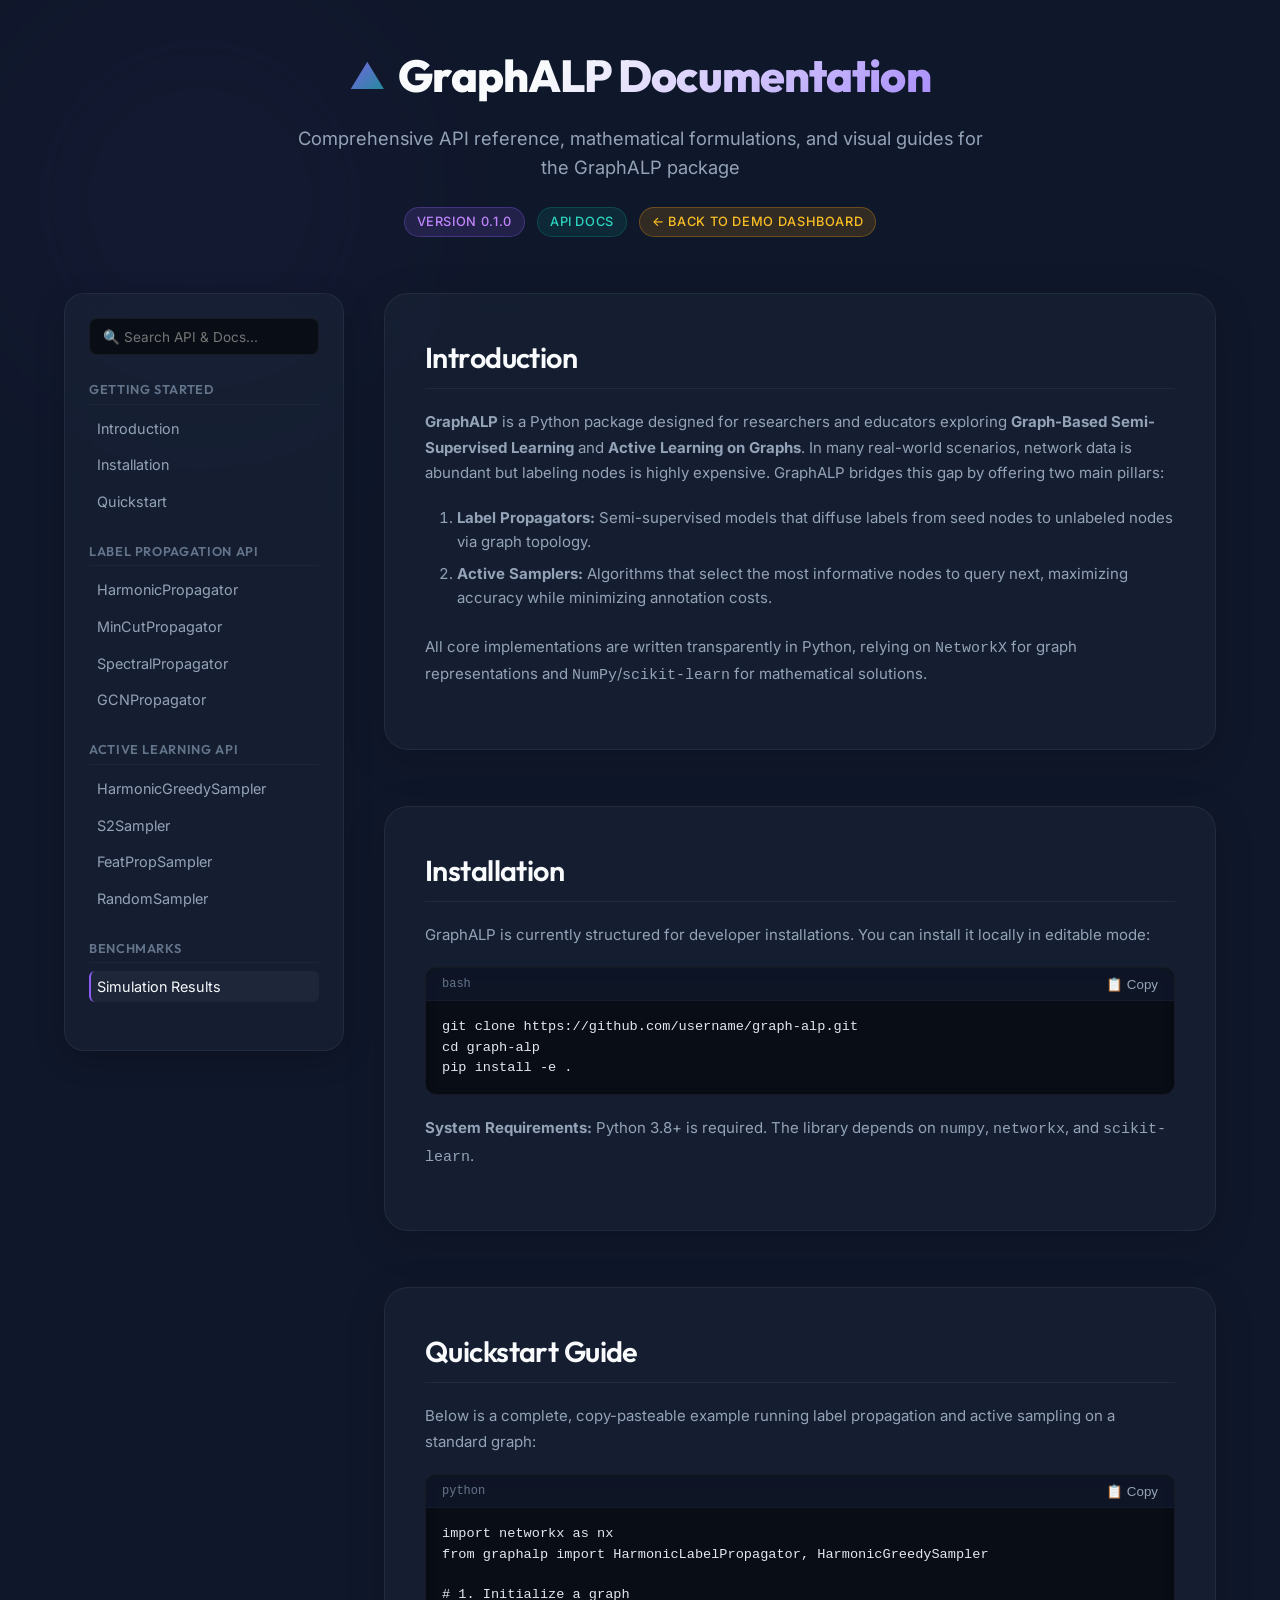
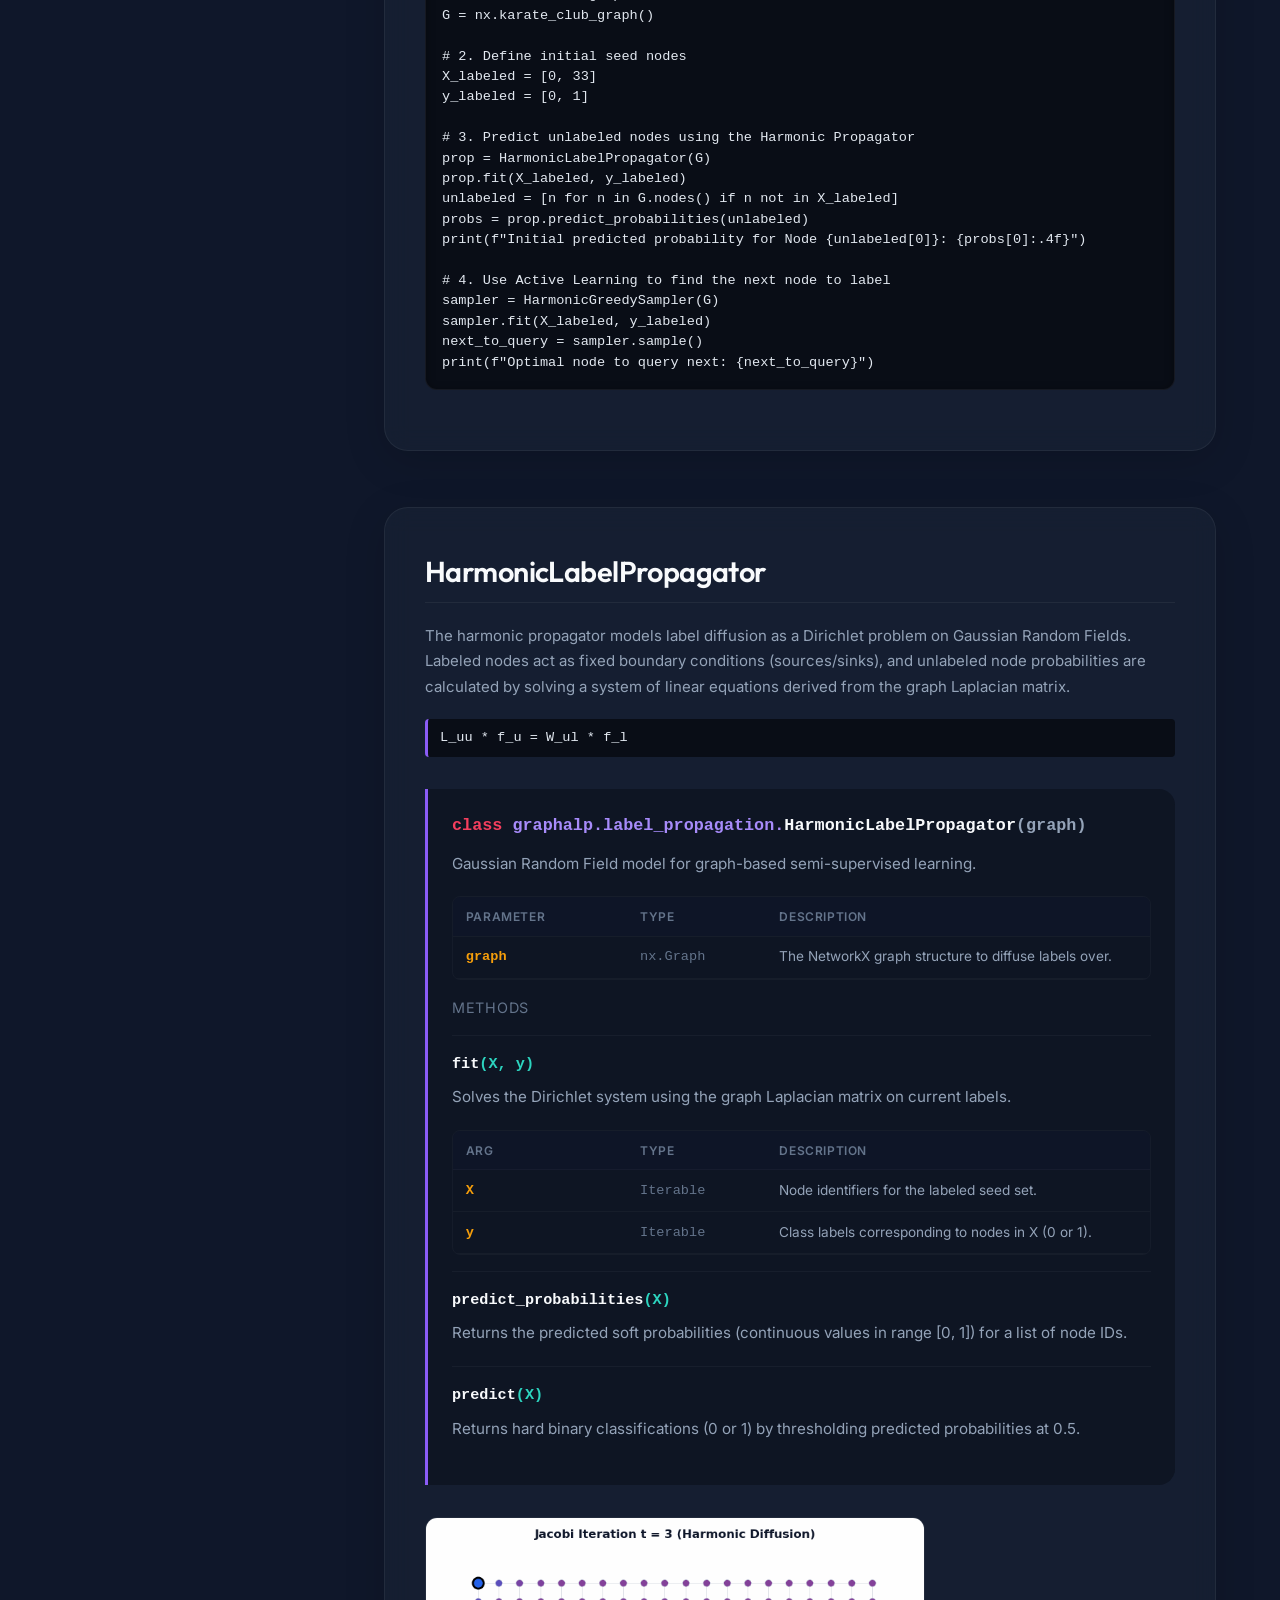
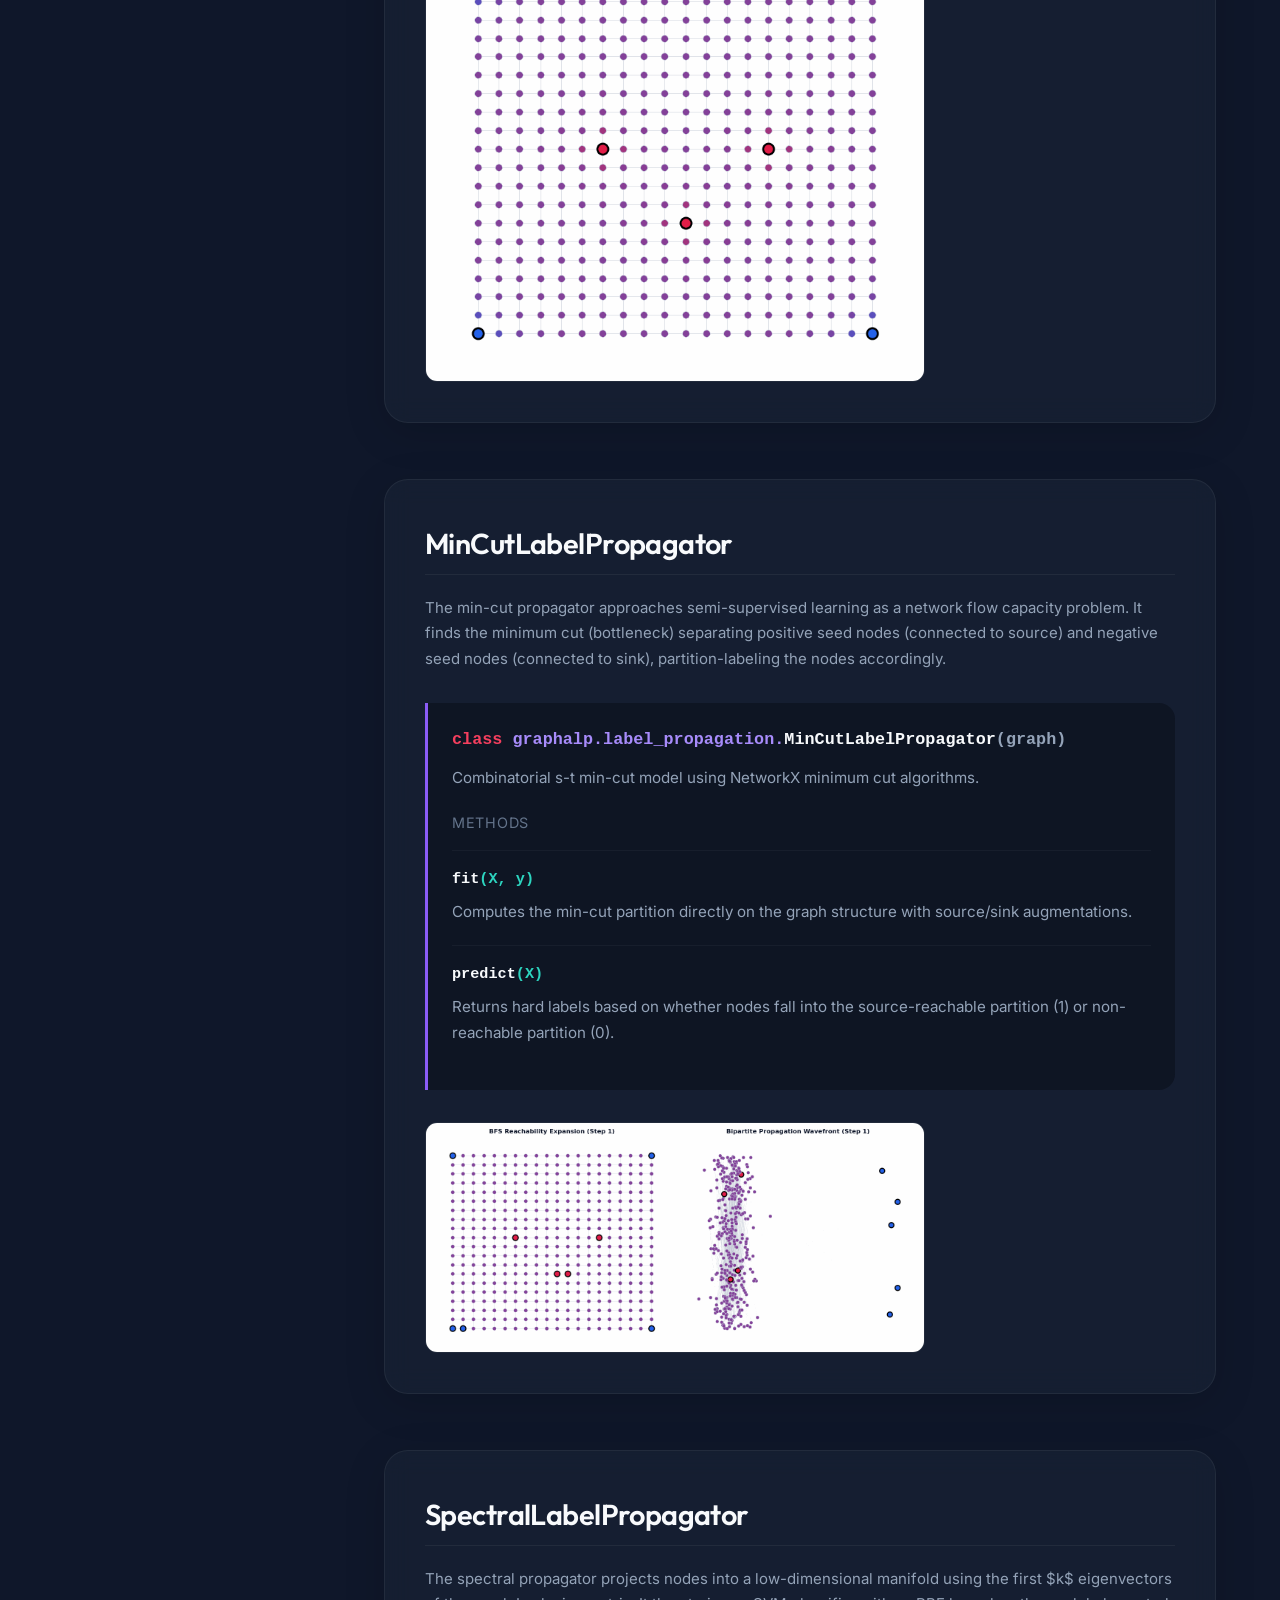
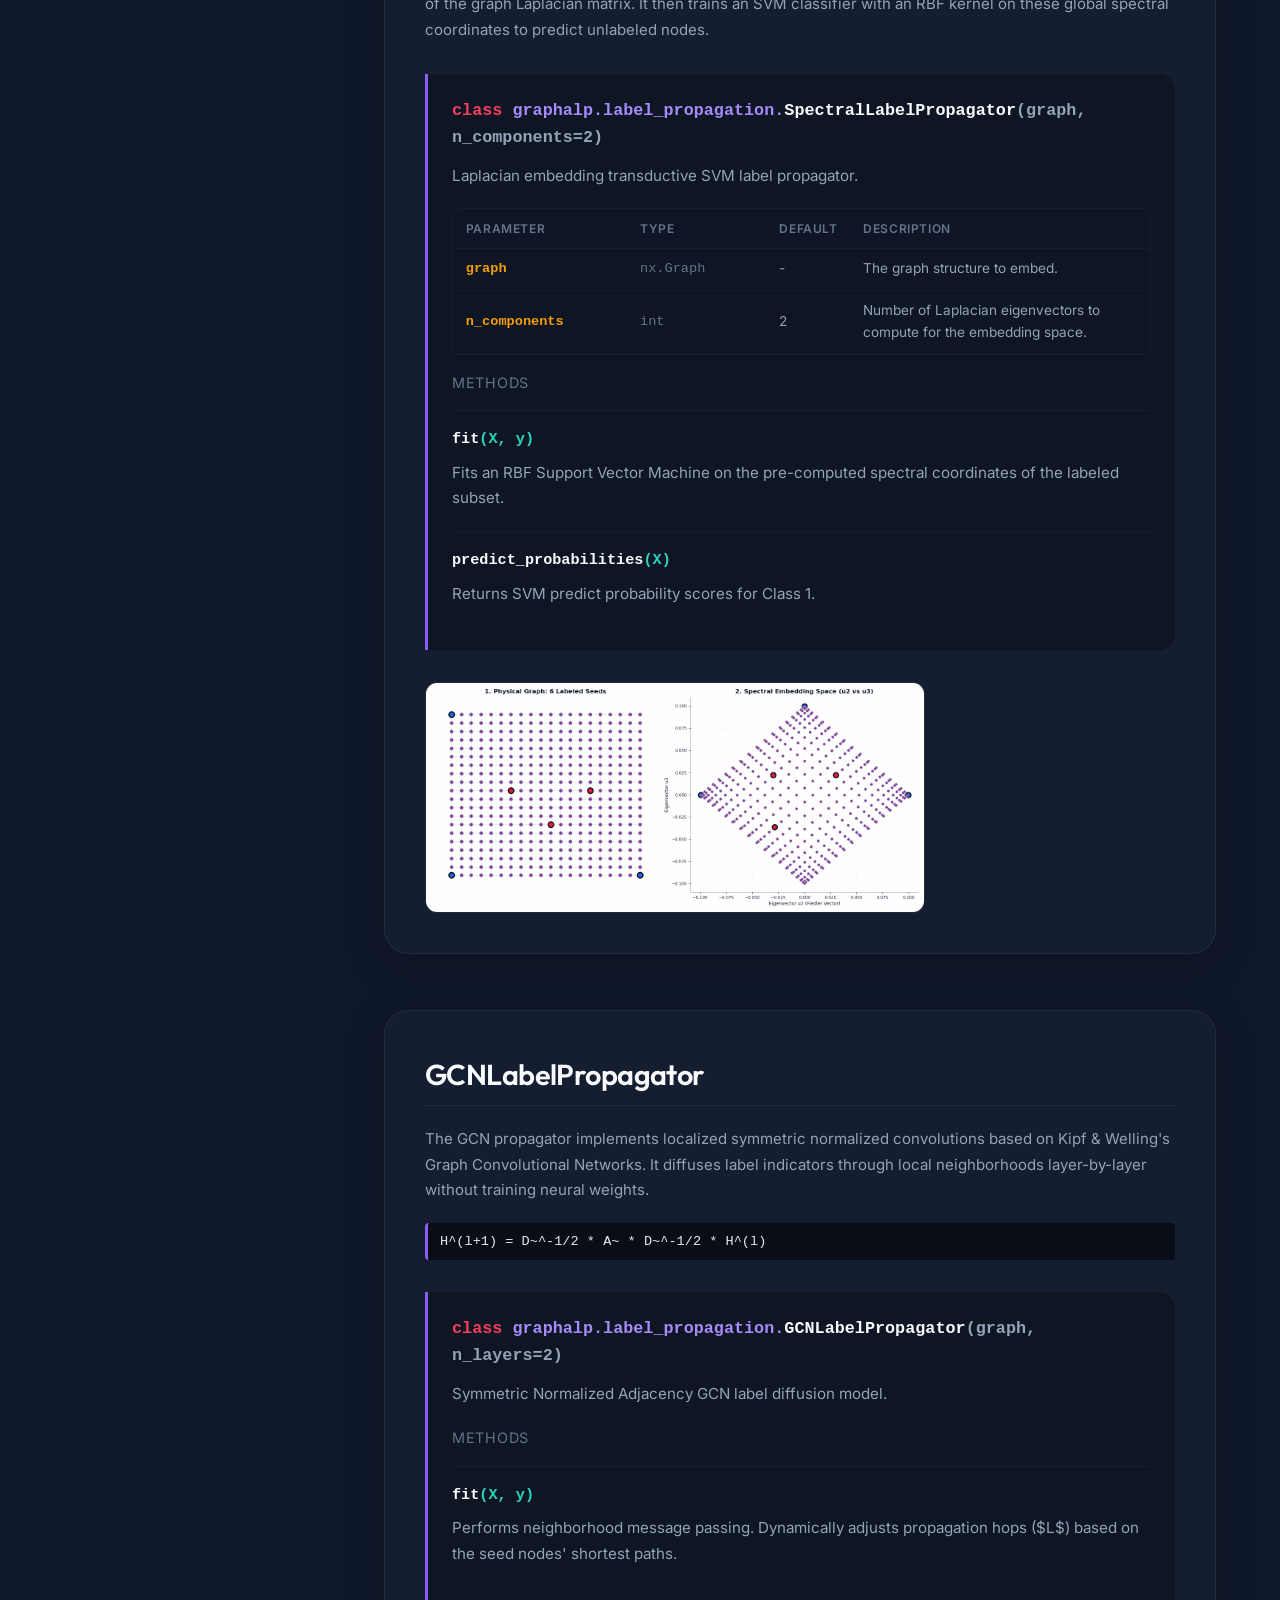
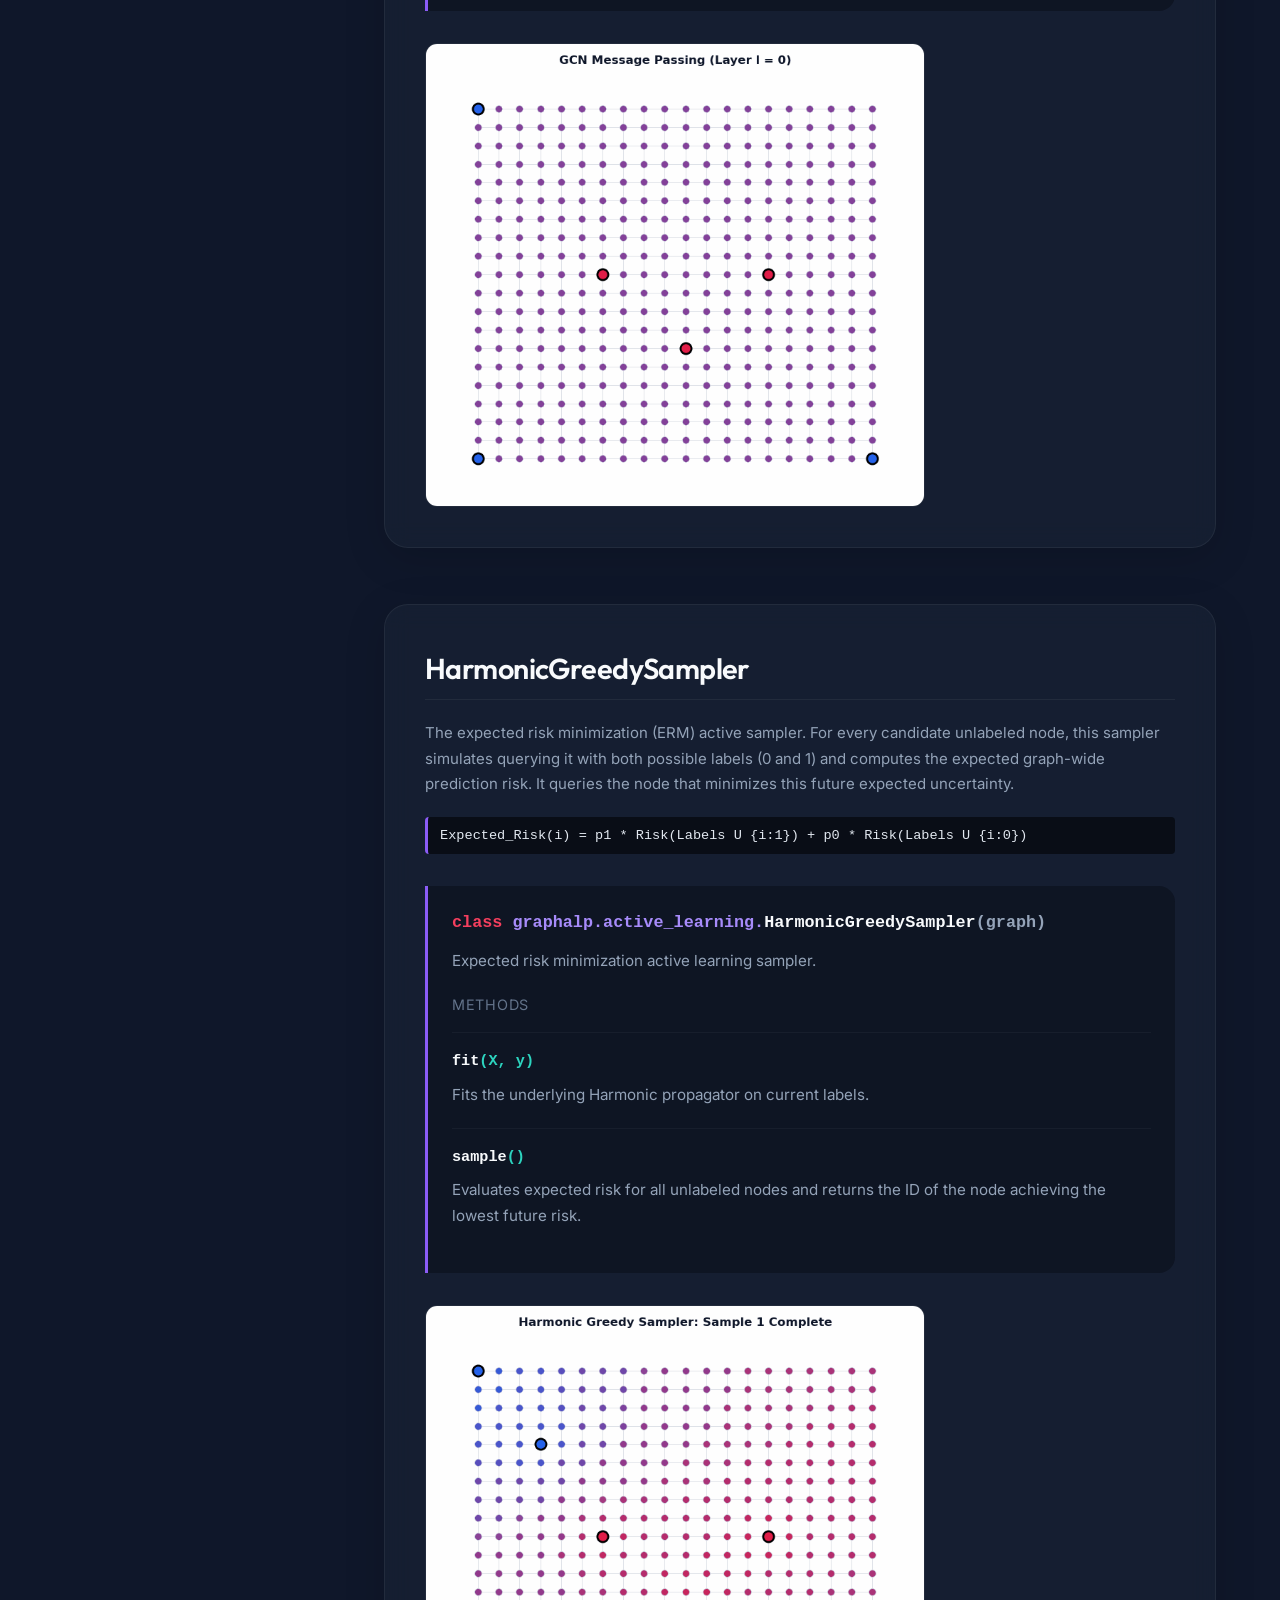
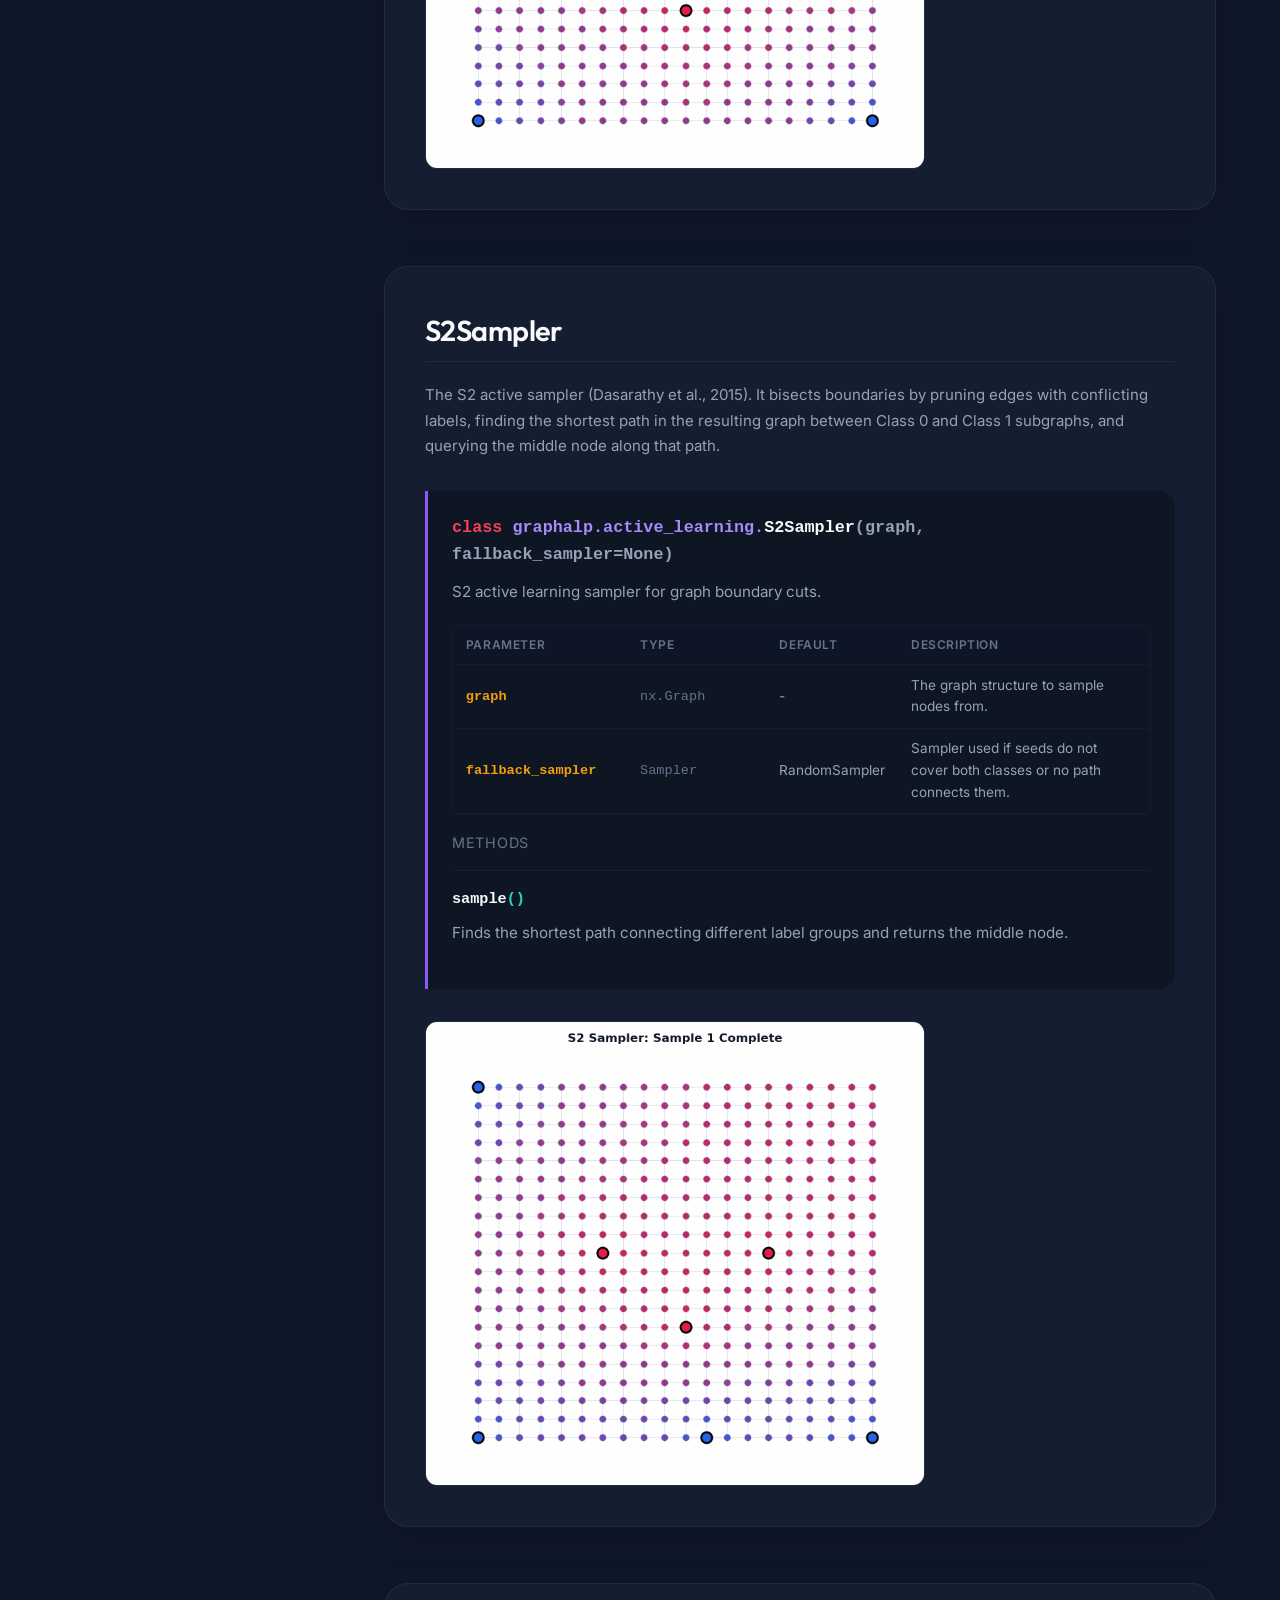
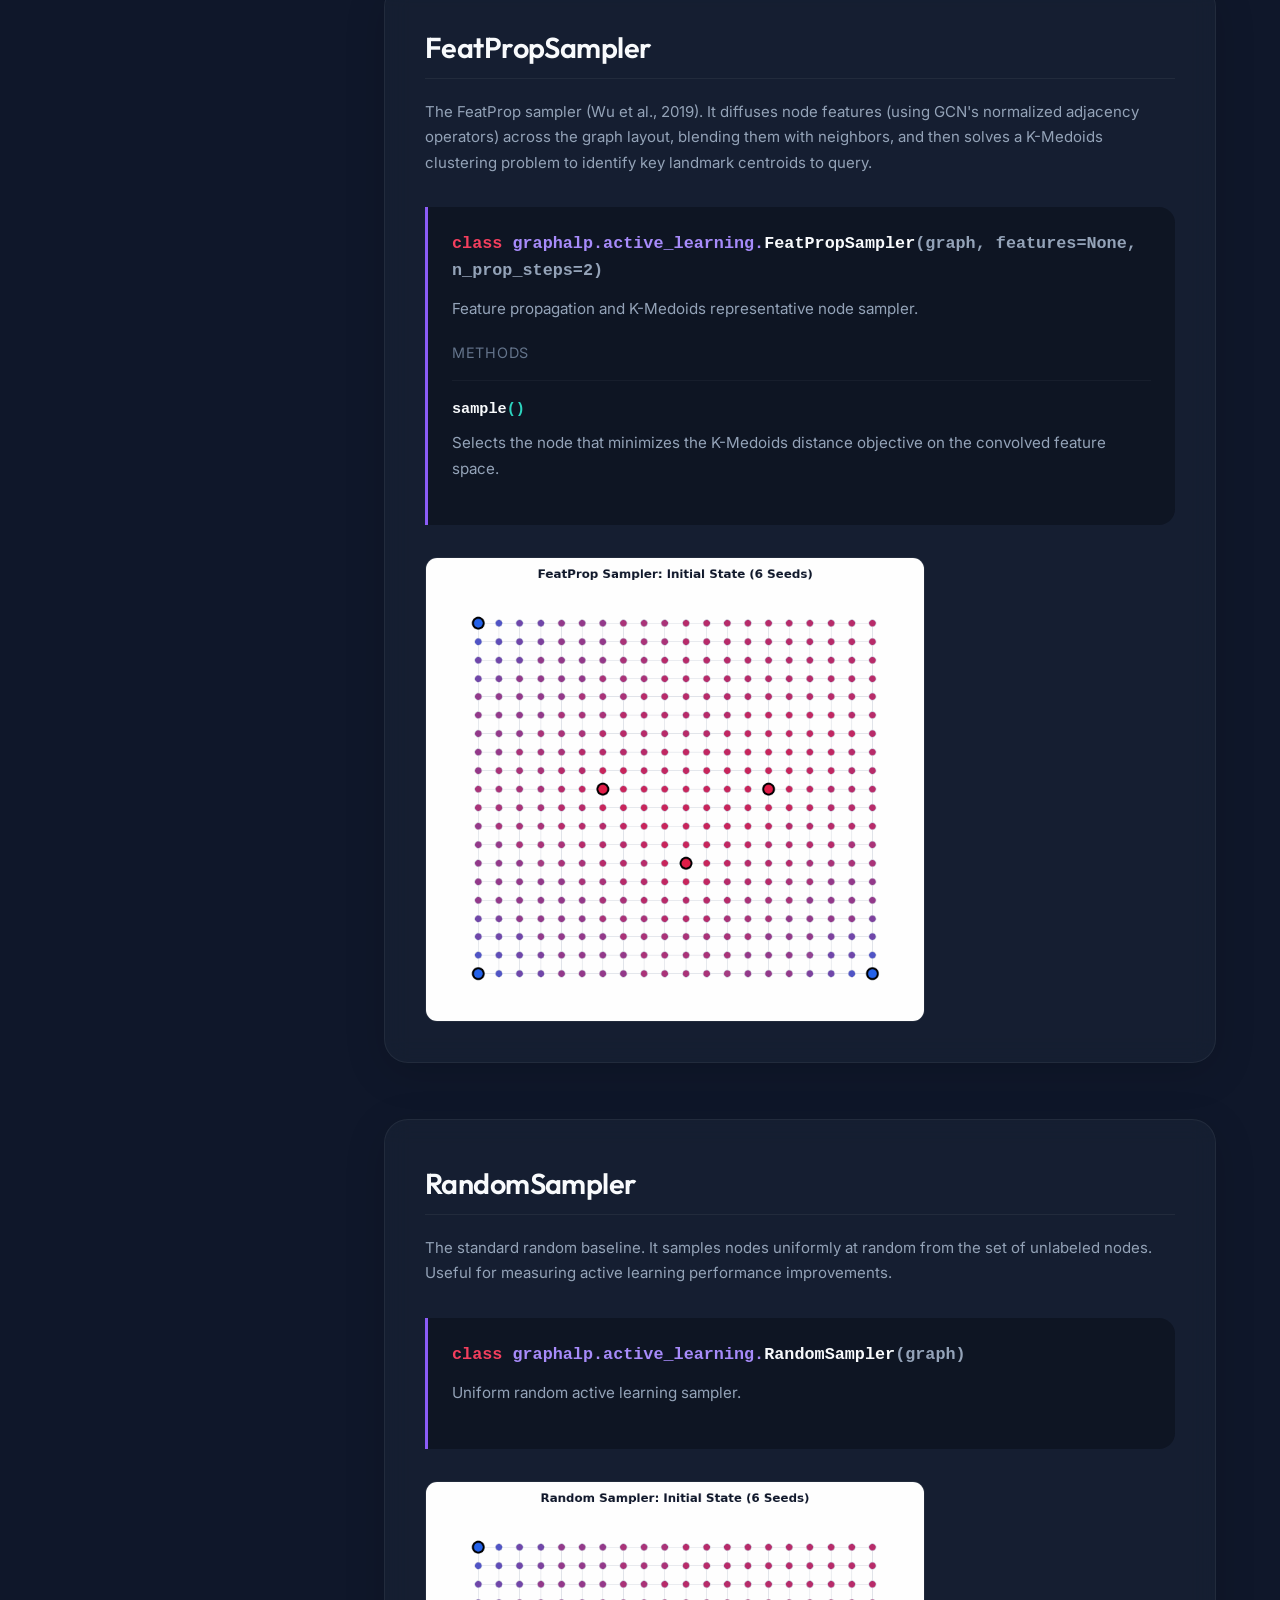
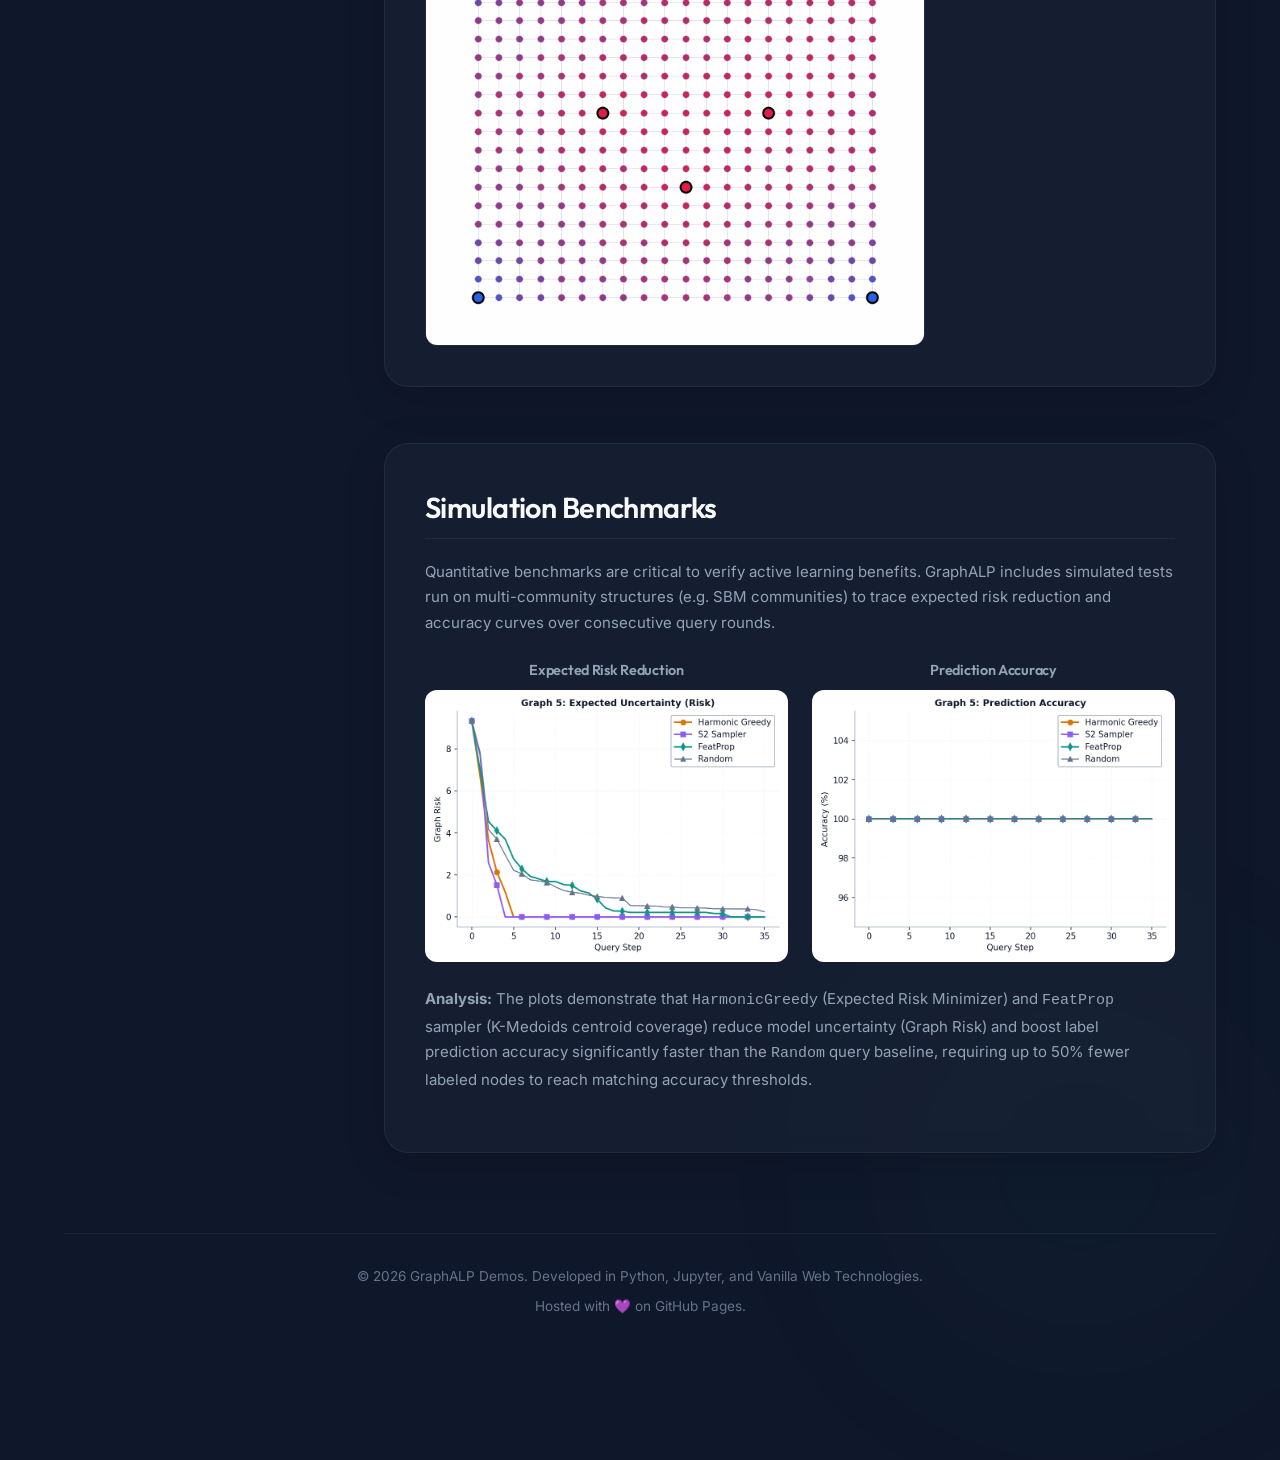
==== docs/docs.html @ 05a9618a "Added a readme page and a documentation page" ====
<!DOCTYPE html>
<html lang="en">
<head>
    <meta charset="UTF-8">
    <meta name="viewport" content="width=device-width, initial-scale=1.0">
    <meta name="description" content="Technical documentation and API reference for the GraphALP package, including label propagation models and active learning samplers.">
    <title>GraphALP: API Documentation & Reference Guide</title>
    
    <!-- Google Fonts: Outfit & Inter -->
    <link rel="preconnect" href="https://fonts.googleapis.com">
    <link rel="preconnect" href="https://fonts.gstatic.com" crossorigin>
    <link href="https://fonts.googleapis.com/css2?family=Inter:wght@300;400;500;600&family=Outfit:wght@400;500;600;700;800&display=swap" rel="stylesheet">
    
    <!-- Shared stylesheet -->
    <link rel="stylesheet" href="css/style.css">
</head>
<body>
    <!-- Glow Effects in Background -->
    <div class="radial-glow glow-1"></div>
    <div class="radial-glow glow-2"></div>

    <div class="container">
        <!-- Header -->
        <header class="main-header">
            <div class="logo-area">
                <span class="logo-icon">▲</span>
                <h1>GraphALP Documentation</h1>
            </div>
            <p class="subtitle">Comprehensive API reference, mathematical formulations, and visual guides for the GraphALP package</p>
            <div class="badge-row" style="margin-bottom: 2rem;">
                <span class="badge badge-primary">Version 0.1.0</span>
                <span class="badge badge-secondary">API Docs</span>
                <a href="index.html" class="badge badge-accent" style="text-decoration: none; cursor: pointer;">← Back to Demo Dashboard</a>
            </div>
        </header>

        <!-- Docs Layout Grid -->
        <div class="docs-layout">
            <!-- Sidebar Navigation -->
            <aside class="docs-sidebar">
                <div class="sidebar-search">
                    <label for="docs-search" style="display: none;">Search Docs</label>
                    <input type="text" id="docs-search" placeholder="🔍 Search API & Docs..." onkeyup="filterDocs()">
                </div>
                
                <nav class="nav-section">
                    <h4>Getting Started</h4>
                    <ul>
                        <li><a href="#intro" class="active">Introduction</a></li>
                        <li><a href="#install">Installation</a></li>
                        <li><a href="#quickstart">Quickstart</a></li>
                    </ul>
                </nav>

                <nav class="nav-section">
                    <h4>Label Propagation API</h4>
                    <ul>
                        <li><a href="#harmonic-prop">HarmonicPropagator</a></li>
                        <li><a href="#mincut-prop">MinCutPropagator</a></li>
                        <li><a href="#spectral-prop">SpectralPropagator</a></li>
                        <li><a href="#gcn-prop">GCNPropagator</a></li>
                    </ul>
                </nav>

                <nav class="nav-section">
                    <h4>Active Learning API</h4>
                    <ul>
                        <li><a href="#harmonic-greedy">HarmonicGreedySampler</a></li>
                        <li><a href="#s2-sampler">S2Sampler</a></li>
                        <li><a href="#featprop-sampler">FeatPropSampler</a></li>
                        <li><a href="#random-sampler">RandomSampler</a></li>
                    </ul>
                </nav>

                <nav class="nav-section">
                    <h4>Benchmarks</h4>
                    <ul>
                        <li><a href="#benchmarks">Simulation Results</a></li>
                    </ul>
                </nav>
            </aside>

            <!-- Main Docs Content -->
            <main class="docs-content">
                <!-- Section 1: Introduction -->
                <section id="intro" class="docs-section">
                    <h2>Introduction</h2>
                    <p><strong>GraphALP</strong> is a Python package designed for researchers and educators exploring <strong>Graph-Based Semi-Supervised Learning</strong> and <strong>Active Learning on Graphs</strong>. In many real-world scenarios, network data is abundant but labeling nodes is highly expensive. GraphALP bridges this gap by offering two main pillars:</p>
                    <ol style="margin-left: 2rem; color: var(--text-secondary); margin-bottom: 1.5rem; display: flex; flex-direction: column; gap: 0.5rem;">
                        <li><strong>Label Propagators:</strong> Semi-supervised models that diffuse labels from seed nodes to unlabeled nodes via graph topology.</li>
                        <li><strong>Active Samplers:</strong> Algorithms that select the most informative nodes to query next, maximizing accuracy while minimizing annotation costs.</li>
                    </ol>
                    <p>All core implementations are written transparently in Python, relying on <code>NetworkX</code> for graph representations and <code>NumPy</code>/<code>scikit-learn</code> for mathematical solutions.</p>
                </section>

                <!-- Section 2: Installation -->
                <section id="install" class="docs-section">
                    <h2>Installation</h2>
                    <p>GraphALP is currently structured for developer installations. You can install it locally in editable mode:</p>
                    
                    <div class="code-block-wrapper">
                        <div class="code-header">
                            <span>bash</span>
                            <button class="copy-btn" onclick="copyCode(this)">📋 Copy</button>
                        </div>
                        <pre>git clone https://github.com/username/graph-alp.git
cd graph-alp
pip install -e .</pre>
                    </div>

                    <p><strong>System Requirements:</strong> Python 3.8+ is required. The library depends on <code>numpy</code>, <code>networkx</code>, and <code>scikit-learn</code>.</p>
                </section>

                <!-- Section 3: Quickstart -->
                <section id="quickstart" class="docs-section">
                    <h2>Quickstart Guide</h2>
                    <p>Below is a complete, copy-pasteable example running label propagation and active sampling on a standard graph:</p>
                    
                    <div class="code-block-wrapper">
                        <div class="code-header">
                            <span>python</span>
                            <button class="copy-btn" onclick="copyCode(this)">📋 Copy</button>
                        </div>
                        <pre>import networkx as nx
from graphalp import HarmonicLabelPropagator, HarmonicGreedySampler

# 1. Initialize a graph
G = nx.karate_club_graph()

# 2. Define initial seed nodes
X_labeled = [0, 33]
y_labeled = [0, 1]

# 3. Predict unlabeled nodes using the Harmonic Propagator
prop = HarmonicLabelPropagator(G)
prop.fit(X_labeled, y_labeled)
unlabeled = [n for n in G.nodes() if n not in X_labeled]
probs = prop.predict_probabilities(unlabeled)
print(f"Initial predicted probability for Node {unlabeled[0]}: {probs[0]:.4f}")

# 4. Use Active Learning to find the next node to label
sampler = HarmonicGreedySampler(G)
sampler.fit(X_labeled, y_labeled)
next_to_query = sampler.sample()
print(f"Optimal node to query next: {next_to_query}")</pre>
                    </div>
                </section>

                <!-- Section 4: Label Propagation API -->
                <section id="harmonic-prop" class="docs-section">
                    <h2>HarmonicLabelPropagator</h2>
                    <p>The harmonic propagator models label diffusion as a Dirichlet problem on Gaussian Random Fields. Labeled nodes act as fixed boundary conditions (sources/sinks), and unlabeled node probabilities are calculated by solving a system of linear equations derived from the graph Laplacian matrix.</p>
                    
                    <div class="math-block">
                        L_uu * f_u = W_ul * f_l
                    </div>

                    <div class="api-class-block">
                        <div class="api-class-header">
                            <span class="keyword">class</span> graphalp.label_propagation.<span class="name">HarmonicLabelPropagator</span><span class="params">(graph)</span>
                        </div>
                        <div class="api-desc">
                            Gaussian Random Field model for graph-based semi-supervised learning.
                        </div>
                        
                        <div class="api-table-wrapper">
                            <table class="api-table">
                                <thead>
                                    <tr>
                                        <th>Parameter</th>
                                        <th>Type</th>
                                        <th>Description</th>
                                    </tr>
                                </thead>
                                <tbody>
                                    <tr>
                                        <td class="param-name">graph</td>
                                        <td class="param-type">nx.Graph</td>
                                        <td class="param-desc">The NetworkX graph structure to diffuse labels over.</td>
                                    </tr>
                                </tbody>
                            </table>
                        </div>

                        <div class="api-methods-title">Methods</div>
                        
                        <!-- fit method -->
                        <div class="api-method-block">
                            <div class="api-method-header">
                                <span class="name">fit</span><span class="params">(X, y)</span>
                            </div>
                            <p class="api-desc">Solves the Dirichlet system using the graph Laplacian matrix on current labels.</p>
                            <div class="api-table-wrapper">
                                <table class="api-table">
                                    <thead>
                                        <tr>
                                            <th>Arg</th>
                                            <th>Type</th>
                                            <th>Description</th>
                                        </tr>
                                    </thead>
                                    <tbody>
                                        <tr>
                                            <td class="param-name">X</td>
                                            <td class="param-type">Iterable</td>
                                            <td class="param-desc">Node identifiers for the labeled seed set.</td>
                                        </tr>
                                        <tr>
                                            <td class="param-name">y</td>
                                            <td class="param-type">Iterable</td>
                                            <td class="param-desc">Class labels corresponding to nodes in X (0 or 1).</td>
                                        </tr>
                                    </tbody>
                                </table>
                            </div>
                        </div>

                        <!-- predict_probabilities method -->
                        <div class="api-method-block">
                            <div class="api-method-header">
                                <span class="name">predict_probabilities</span><span class="params">(X)</span>
                            </div>
                            <p class="api-desc">Returns the predicted soft probabilities (continuous values in range [0, 1]) for a list of node IDs.</p>
                        </div>
                        
                        <!-- predict method -->
                        <div class="api-method-block">
                            <div class="api-method-header">
                                <span class="name">predict</span><span class="params">(X)</span>
                            </div>
                            <p class="api-desc">Returns hard binary classifications (0 or 1) by thresholding predicted probabilities at 0.5.</p>
                        </div>
                    </div>

                    <div style="text-align: center; margin-top: 1.5rem;">
                        <img src="gifs/harmonic_propagation.gif" alt="Harmonic Propagation Showcase" class="demo-gif" style="max-width: 500px; border-radius: 12px; border: 1px solid var(--card-border);">
                    </div>
                </section>

                <section id="mincut-prop" class="docs-section">
                    <h2>MinCutLabelPropagator</h2>
                    <p>The min-cut propagator approaches semi-supervised learning as a network flow capacity problem. It finds the minimum cut (bottleneck) separating positive seed nodes (connected to source) and negative seed nodes (connected to sink), partition-labeling the nodes accordingly.</p>

                    <div class="api-class-block">
                        <div class="api-class-header">
                            <span class="keyword">class</span> graphalp.label_propagation.<span class="name">MinCutLabelPropagator</span><span class="params">(graph)</span>
                        </div>
                        <div class="api-desc">
                            Combinatorial s-t min-cut model using NetworkX minimum cut algorithms.
                        </div>

                        <div class="api-methods-title">Methods</div>
                        
                        <div class="api-method-block">
                            <div class="api-method-header">
                                <span class="name">fit</span><span class="params">(X, y)</span>
                            </div>
                            <p class="api-desc">Computes the min-cut partition directly on the graph structure with source/sink augmentations.</p>
                        </div>

                        <div class="api-method-block">
                            <div class="api-method-header">
                                <span class="name">predict</span><span class="params">(X)</span>
                            </div>
                            <p class="api-desc">Returns hard labels based on whether nodes fall into the source-reachable partition (1) or non-reachable partition (0).</p>
                        </div>
                    </div>

                    <div style="text-align: center; margin-top: 1.5rem;">
                        <img src="gifs/mincut_propagation.gif" alt="Min-Cut Propagation Showcase" class="demo-gif" style="max-width: 500px; border-radius: 12px; border: 1px solid var(--card-border);">
                    </div>
                </section>

                <section id="spectral-prop" class="docs-section">
                    <h2>SpectralLabelPropagator</h2>
                    <p>The spectral propagator projects nodes into a low-dimensional manifold using the first $k$ eigenvectors of the graph Laplacian matrix. It then trains an SVM classifier with an RBF kernel on these global spectral coordinates to predict unlabeled nodes.</p>

                    <div class="api-class-block">
                        <div class="api-class-header">
                            <span class="keyword">class</span> graphalp.label_propagation.<span class="name">SpectralLabelPropagator</span><span class="params">(graph, n_components=2)</span>
                        </div>
                        <div class="api-desc">
                            Laplacian embedding transductive SVM label propagator.
                        </div>
                        
                        <div class="api-table-wrapper">
                            <table class="api-table">
                                <thead>
                                    <tr>
                                        <th>Parameter</th>
                                        <th>Type</th>
                                        <th>Default</th>
                                        <th>Description</th>
                                    </tr>
                                </thead>
                                <tbody>
                                    <tr>
                                        <td class="param-name">graph</td>
                                        <td class="param-type">nx.Graph</td>
                                        <td class="param-desc">-</td>
                                        <td class="param-desc">The graph structure to embed.</td>
                                    </tr>
                                    <tr>
                                        <td class="param-name">n_components</td>
                                        <td class="param-type">int</td>
                                        <td class="param-desc">2</td>
                                        <td class="param-desc">Number of Laplacian eigenvectors to compute for the embedding space.</td>
                                    </tr>
                                </tbody>
                            </table>
                        </div>

                        <div class="api-methods-title">Methods</div>
                        
                        <div class="api-method-block">
                            <div class="api-method-header">
                                <span class="name">fit</span><span class="params">(X, y)</span>
                            </div>
                            <p class="api-desc">Fits an RBF Support Vector Machine on the pre-computed spectral coordinates of the labeled subset.</p>
                        </div>

                        <div class="api-method-block">
                            <div class="api-method-header">
                                <span class="name">predict_probabilities</span><span class="params">(X)</span>
                            </div>
                            <p class="api-desc">Returns SVM predict probability scores for Class 1.</p>
                        </div>
                    </div>

                    <div style="text-align: center; margin-top: 1.5rem;">
                        <img src="gifs/spectral_propagation.gif" alt="Spectral Propagation Showcase" class="demo-gif" style="max-width: 500px; border-radius: 12px; border: 1px solid var(--card-border);">
                    </div>
                </section>

                <section id="gcn-prop" class="docs-section">
                    <h2>GCNLabelPropagator</h2>
                    <p>The GCN propagator implements localized symmetric normalized convolutions based on Kipf & Welling's Graph Convolutional Networks. It diffuses label indicators through local neighborhoods layer-by-layer without training neural weights.</p>
                    
                    <div class="math-block">
                        H^(l+1) = D~^-1/2 * A~ * D~^-1/2 * H^(l)
                    </div>

                    <div class="api-class-block">
                        <div class="api-class-header">
                            <span class="keyword">class</span> graphalp.label_propagation.<span class="name">GCNLabelPropagator</span><span class="params">(graph, n_layers=2)</span>
                        </div>
                        <div class="api-desc">
                            Symmetric Normalized Adjacency GCN label diffusion model.
                        </div>

                        <div class="api-methods-title">Methods</div>
                        
                        <div class="api-method-block">
                            <div class="api-method-header">
                                <span class="name">fit</span><span class="params">(X, y)</span>
                            </div>
                            <p class="api-desc">Performs neighborhood message passing. Dynamically adjusts propagation hops ($L$) based on the seed nodes' shortest paths.</p>
                        </div>
                    </div>

                    <div style="text-align: center; margin-top: 1.5rem;">
                        <img src="gifs/gcn_propagation.gif" alt="GCN Propagation Showcase" class="demo-gif" style="max-width: 500px; border-radius: 12px; border: 1px solid var(--card-border);">
                    </div>
                </section>

                <!-- Section 5: Active Learning API -->
                <section id="harmonic-greedy" class="docs-section">
                    <h2>HarmonicGreedySampler</h2>
                    <p>The expected risk minimization (ERM) active sampler. For every candidate unlabeled node, this sampler simulates querying it with both possible labels (0 and 1) and computes the expected graph-wide prediction risk. It queries the node that minimizes this future expected uncertainty.</p>
                    
                    <div class="math-block">
                        Expected_Risk(i) = p1 * Risk(Labels U {i:1}) + p0 * Risk(Labels U {i:0})
                    </div>

                    <div class="api-class-block">
                        <div class="api-class-header">
                            <span class="keyword">class</span> graphalp.active_learning.<span class="name">HarmonicGreedySampler</span><span class="params">(graph)</span>
                        </div>
                        <div class="api-desc">
                            Expected risk minimization active learning sampler.
                        </div>

                        <div class="api-methods-title">Methods</div>
                        
                        <div class="api-method-block">
                            <div class="api-method-header">
                                <span class="name">fit</span><span class="params">(X, y)</span>
                            </div>
                            <p class="api-desc">Fits the underlying Harmonic propagator on current labels.</p>
                        </div>

                        <div class="api-method-block">
                            <div class="api-method-header">
                                <span class="name">sample</span><span class="params">()</span>
                            </div>
                            <p class="api-desc">Evaluates expected risk for all unlabeled nodes and returns the ID of the node achieving the lowest future risk.</p>
                        </div>
                    </div>

                    <div style="text-align: center; margin-top: 1.5rem;">
                        <img src="gifs/harmonic_greedy_sampler.gif" alt="Harmonic Greedy Sampler Showcase" class="demo-gif" style="max-width: 500px; border-radius: 12px; border: 1px solid var(--card-border);">
                    </div>
                </section>

                <section id="s2-sampler" class="docs-section">
                    <h2>S2Sampler</h2>
                    <p>The S2 active sampler (Dasarathy et al., 2015). It bisects boundaries by pruning edges with conflicting labels, finding the shortest path in the resulting graph between Class 0 and Class 1 subgraphs, and querying the middle node along that path.</p>

                    <div class="api-class-block">
                        <div class="api-class-header">
                            <span class="keyword">class</span> graphalp.active_learning.<span class="name">S2Sampler</span><span class="params">(graph, fallback_sampler=None)</span>
                        </div>
                        <div class="api-desc">
                            S2 active learning sampler for graph boundary cuts.
                        </div>
                        
                        <div class="api-table-wrapper">
                            <table class="api-table">
                                <thead>
                                    <tr>
                                        <th>Parameter</th>
                                        <th>Type</th>
                                        <th>Default</th>
                                        <th>Description</th>
                                    </tr>
                                </thead>
                                <tbody>
                                    <tr>
                                        <td class="param-name">graph</td>
                                        <td class="param-type">nx.Graph</td>
                                        <td class="param-desc">-</td>
                                        <td class="param-desc">The graph structure to sample nodes from.</td>
                                    </tr>
                                    <tr>
                                        <td class="param-name">fallback_sampler</td>
                                        <td class="param-type">Sampler</td>
                                        <td class="param-desc">RandomSampler</td>
                                        <td class="param-desc">Sampler used if seeds do not cover both classes or no path connects them.</td>
                                    </tr>
                                </tbody>
                            </table>
                        </div>

                        <div class="api-methods-title">Methods</div>
                        
                        <div class="api-method-block">
                            <div class="api-method-header">
                                <span class="name">sample</span><span class="params">()</span>
                            </div>
                            <p class="api-desc">Finds the shortest path connecting different label groups and returns the middle node.</p>
                        </div>
                    </div>

                    <div style="text-align: center; margin-top: 1.5rem;">
                        <img src="gifs/s2_sampler.gif" alt="S2 Sampler Showcase" class="demo-gif" style="max-width: 500px; border-radius: 12px; border: 1px solid var(--card-border);">
                    </div>
                </section>

                <section id="featprop-sampler" class="docs-section">
                    <h2>FeatPropSampler</h2>
                    <p>The FeatProp sampler (Wu et al., 2019). It diffuses node features (using GCN's normalized adjacency operators) across the graph layout, blending them with neighbors, and then solves a K-Medoids clustering problem to identify key landmark centroids to query.</p>

                    <div class="api-class-block">
                        <div class="api-class-header">
                            <span class="keyword">class</span> graphalp.active_learning.<span class="name">FeatPropSampler</span><span class="params">(graph, features=None, n_prop_steps=2)</span>
                        </div>
                        <div class="api-desc">
                            Feature propagation and K-Medoids representative node sampler.
                        </div>

                        <div class="api-methods-title">Methods</div>
                        
                        <div class="api-method-block">
                            <div class="api-method-header">
                                <span class="name">sample</span><span class="params">()</span>
                            </div>
                            <p class="api-desc">Selects the node that minimizes the K-Medoids distance objective on the convolved feature space.</p>
                        </div>
                    </div>

                    <div style="text-align: center; margin-top: 1.5rem;">
                        <img src="gifs/featprop_sampler.gif" alt="FeatProp Sampler Showcase" class="demo-gif" style="max-width: 500px; border-radius: 12px; border: 1px solid var(--card-border);">
                    </div>
                </section>

                <section id="random-sampler" class="docs-section">
                    <h2>RandomSampler</h2>
                    <p>The standard random baseline. It samples nodes uniformly at random from the set of unlabeled nodes. Useful for measuring active learning performance improvements.</p>

                    <div class="api-class-block">
                        <div class="api-class-header">
                            <span class="keyword">class</span> graphalp.active_learning.<span class="name">RandomSampler</span><span class="params">(graph)</span>
                        </div>
                        <div class="api-desc">
                            Uniform random active learning sampler.
                        </div>
                    </div>

                    <div style="text-align: center; margin-top: 1.5rem;">
                        <img src="gifs/random_sampler.gif" alt="Random Sampler Showcase" class="demo-gif" style="max-width: 500px; border-radius: 12px; border: 1px solid var(--card-border);">
                    </div>
                </section>

                <!-- Section 6: Benchmarks -->
                <section id="benchmarks" class="docs-section">
                    <h2>Simulation Benchmarks</h2>
                    <p>Quantitative benchmarks are critical to verify active learning benefits. GraphALP includes simulated tests run on multi-community structures (e.g. SBM communities) to trace expected risk reduction and accuracy curves over consecutive query rounds.</p>
                    
                    <div style="display: grid; grid-template-columns: 1fr 1fr; gap: 1.5rem; margin-top: 1.5rem;">
                        <div style="text-align: center;">
                            <h4 style="font-size: 0.9rem; color: var(--text-secondary); margin-bottom: 0.5rem;">Expected Risk Reduction</h4>
                            <img src="images/graph5_risk.png" alt="Graph 5 Risk Benchmarks" class="benchmark-chart" style="width: 100%; border-radius: 12px;">
                        </div>
                        <div style="text-align: center;">
                            <h4 style="font-size: 0.9rem; color: var(--text-secondary); margin-bottom: 0.5rem;">Prediction Accuracy</h4>
                            <img src="images/graph5_accuracy.png" alt="Graph 5 Accuracy Benchmarks" class="benchmark-chart" style="width: 100%; border-radius: 12px;">
                        </div>
                    </div>

                    <p style="margin-top: 1.5rem;"><strong>Analysis:</strong> The plots demonstrate that <code>HarmonicGreedy</code> (Expected Risk Minimizer) and <code>FeatProp</code> sampler (K-Medoids centroid coverage) reduce model uncertainty (Graph Risk) and boost label prediction accuracy significantly faster than the <code>Random</code> query baseline, requiring up to 50% fewer labeled nodes to reach matching accuracy thresholds.</p>
                </section>
            </main>
        </div>

        <!-- Footer -->
        <footer class="main-footer">
            <p>© 2026 GraphALP Demos. Developed in Python, Jupyter, and Vanilla Web Technologies.</p>
            <p>Hosted with 💜 on GitHub Pages.</p>
        </footer>
    </div>

    <!-- Custom JS files -->
    <script src="js/docs.js"></script>
</body>
</html>
---- docs/css/style.css ----
/* ==========================================================================
   GraphALP Premium CSS Stylesheet
   Design Language: Dark Mode Glassmorphism & Neon Accents
   ========================================================================== */

/* Custom Variables */
:root {
    --bg-color: #0f172a;
    --card-bg: rgba(30, 41, 59, 0.45);
    --card-border: rgba(255, 255, 255, 0.06);
    --text-primary: #f8fafc;
    --text-secondary: #94a3b8;
    --text-muted: #64748b;
    
    /* Neon Accents */
    --primary: #8b5cf6;       /* Violet */
    --primary-glow: rgba(139, 92, 246, 0.15);
    --secondary: #0d9488;     /* Teal */
    --secondary-glow: rgba(13, 148, 136, 0.15);
    --accent: #f59e0b;        /* Gold/Amber */
    
    /* Node Colors */
    --node-blue: #2563eb;
    --node-red: #e11d48;
    
    /* Container Max Width */
    --max-width: 1200px;
    --transition: all 0.3s cubic-bezier(0.4, 0, 0.2, 1);
}

/* Reset & Base Styles */
* {
    margin: 0;
    padding: 0;
    box-sizing: border-box;
}

body {
    background-color: var(--bg-color);
    color: var(--text-primary);
    font-family: 'Inter', sans-serif;
    font-size: 15px;
    line-height: 1.6;
    overflow-x: hidden;
    position: relative;
    min-height: 100vh;
}

h1, h2, h3, h4, h5, h6 {
    font-family: 'Outfit', sans-serif;
    font-weight: 600;
    letter-spacing: -0.02em;
    color: var(--text-primary);
}

/* Background Radial Glow Effects */
.radial-glow {
    position: absolute;
    width: 600px;
    height: 600px;
    border-radius: 50%;
    filter: blur(120px);
    z-index: -1;
    pointer-events: none;
    opacity: 0.45;
}

.glow-1 {
    top: -100px;
    left: -100px;
    background: radial-gradient(circle, var(--primary-glow) 0%, transparent 70%);
}

.glow-2 {
    bottom: -100px;
    right: -100px;
    background: radial-gradient(circle, var(--secondary-glow) 0%, transparent 70%);
}

/* Container */
.container {
    max-width: var(--max-width);
    margin: 0 auto;
    padding: 2.5rem 1.5rem;
}

/* Header */
.main-header {
    text-align: center;
    margin-bottom: 3.5rem;
    position: relative;
}

.logo-area {
    display: inline-flex;
    align-items: center;
    gap: 0.75rem;
    margin-bottom: 0.75rem;
}

.logo-icon {
    font-size: 2.2rem;
    background: linear-gradient(135deg, var(--primary), var(--secondary));
    -webkit-background-clip: text;
    -webkit-text-fill-color: transparent;
    font-weight: 800;
}

.main-header h1 {
    font-size: 2.8rem;
    font-weight: 800;
    background: linear-gradient(135deg, var(--text-primary) 30%, #a78bfa 100%);
    -webkit-background-clip: text;
    -webkit-text-fill-color: transparent;
}

.subtitle {
    font-size: 1.15rem;
    color: var(--text-secondary);
    max-width: 700px;
    margin: 0 auto 1.5rem auto;
}

.badge-row {
    display: flex;
    justify-content: center;
    gap: 0.75rem;
    flex-wrap: wrap;
}

.badge {
    padding: 0.25rem 0.75rem;
    border-radius: 9999px;
    font-size: 0.8rem;
    font-weight: 500;
    text-transform: uppercase;
    letter-spacing: 0.05em;
}

.badge-primary {
    background: rgba(139, 92, 246, 0.15);
    color: #c084fc;
    border: 1px solid rgba(139, 92, 246, 0.3);
}

.badge-secondary {
    background: rgba(13, 148, 136, 0.15);
    color: #2dd4bf;
    border: 1px solid rgba(13, 148, 136, 0.3);
}

.badge-accent {
    background: rgba(245, 158, 11, 0.15);
    color: #fbbf24;
    border: 1px solid rgba(245, 158, 11, 0.3);
}

/* Navigation Tabs */
.tab-navigation {
    display: flex;
    justify-content: center;
    background: rgba(15, 23, 42, 0.6);
    padding: 0.5rem;
    border-radius: 16px;
    border: 1px solid var(--card-border);
    backdrop-filter: blur(16px);
    max-width: 800px;
    margin: 0 auto 3rem auto;
    box-shadow: 0 4px 30px rgba(0, 0, 0, 0.2);
}

.tab-btn {
    flex: 1;
    background: transparent;
    border: none;
    outline: none;
    color: var(--text-secondary);
    padding: 0.8rem 1.2rem;
    font-family: 'Outfit', sans-serif;
    font-size: 0.95rem;
    font-weight: 500;
    border-radius: 12px;
    cursor: pointer;
    display: flex;
    align-items: center;
    justify-content: center;
    gap: 0.5rem;
    transition: var(--transition);
}

.tab-btn:hover {
    color: var(--text-primary);
    background: rgba(255, 255, 255, 0.03);
}

.tab-btn.active {
    color: var(--text-primary);
    background: linear-gradient(135deg, #1e1b4b 0%, #311042 100%);
    box-shadow: 0 2px 10px rgba(0, 0, 0, 0.25), inset 0 1px 0 rgba(255, 255, 255, 0.05);
    border: 1px solid rgba(139, 92, 246, 0.2);
}

.tab-icon {
    font-size: 1.1rem;
}

/* Content Area */
.content-wrapper {
    position: relative;
    width: 100%;
}

.tab-content {
    display: none;
    opacity: 0;
    transform: translateY(15px);
    transition: var(--transition);
}

.tab-content.active-content {
    display: block;
    opacity: 1;
    transform: translateY(0);
}

.section-intro {
    text-align: center;
    max-width: 800px;
    margin: 0 auto 3rem auto;
}

.section-intro h2 {
    font-size: 2.2rem;
    margin-bottom: 0.75rem;
    background: linear-gradient(135deg, var(--text-primary) 60%, var(--primary) 100%);
    -webkit-background-clip: text;
    -webkit-text-fill-color: transparent;
}

.section-intro p {
    color: var(--text-secondary);
    font-size: 1.05rem;
}

/* Card Grid Layout */
.card-grid {
    display: flex;
    flex-direction: column;
    gap: 3rem;
}

/* Algorithm Card */
.algo-card {
    background: var(--card-bg);
    border: 1px solid var(--card-border);
    border-radius: 24px;
    overflow: hidden;
    display: grid;
    grid-template-columns: 1.1fr 1fr;
    backdrop-filter: blur(12px);
    box-shadow: 0 10px 40px rgba(0, 0, 0, 0.15);
    transition: var(--transition);
}

.algo-card:hover {
    border-color: rgba(139, 92, 246, 0.15);
    box-shadow: 0 15px 50px rgba(139, 92, 246, 0.06);
    transform: translateY(-2px);
}

/* Visual Panel */
.algo-visual {
    background: #090d16;
    border-right: 1px solid var(--card-border);
    position: relative;
    display: flex;
    align-items: center;
    justify-content: center;
    min-height: 400px;
    overflow: hidden;
}

.demo-gif {
    max-width: 100%;
    max-height: 100%;
    object-fit: contain;
    display: block;
}

.gif-overlay {
    position: absolute;
    bottom: 1.25rem;
    left: 1.25rem;
    background: rgba(15, 23, 42, 0.75);
    backdrop-filter: blur(6px);
    border: 1px solid rgba(255, 255, 255, 0.05);
    color: var(--text-primary);
    padding: 0.4rem 0.8rem;
    font-family: 'Outfit', sans-serif;
    font-size: 0.8rem;
    font-weight: 500;
    border-radius: 8px;
    pointer-events: none;
    box-shadow: 0 4px 10px rgba(0, 0, 0, 0.2);
}

/* Details Panel */
.algo-details {
    padding: 2.25rem;
    display: flex;
    flex-direction: column;
    justify-content: space-between;
}

.card-header {
    display: flex;
    align-items: center;
    justify-content: space-between;
    margin-bottom: 1rem;
}

.card-header h3 {
    font-size: 1.6rem;
    font-weight: 700;
}

.spec-badge {
    font-size: 0.75rem;
    font-weight: 600;
    padding: 0.2rem 0.6rem;
    border-radius: 6px;
    text-transform: uppercase;
    letter-spacing: 0.03em;
    background: rgba(37, 99, 235, 0.15);
    color: #60a5fa;
    border: 1px solid rgba(37, 99, 235, 0.25);
}

.spec-badge.badge-red {
    background: rgba(225, 29, 72, 0.15);
    color: #fb7185;
    border: 1px solid rgba(225, 29, 72, 0.25);
}

.spec-badge.badge-violet {
    background: rgba(139, 92, 246, 0.15);
    color: #c084fc;
    border: 1px solid rgba(139, 92, 246, 0.25);
}

.spec-badge.badge-gold {
    background: rgba(245, 158, 11, 0.15);
    color: #fbbf24;
    border: 1px solid rgba(245, 158, 11, 0.25);
}

.spec-badge.badge-teal {
    background: rgba(13, 148, 136, 0.15);
    color: #2dd4bf;
    border: 1px solid rgba(13, 148, 136, 0.25);
}

.spec-badge.badge-grey {
    background: rgba(100, 116, 139, 0.15);
    color: #94a3b8;
    border: 1px solid rgba(100, 116, 139, 0.25);
}

.algo-desc {
    color: var(--text-secondary);
    margin-bottom: 1.5rem;
    font-size: 0.95rem;
}

.spec-panel {
    background: rgba(15, 23, 42, 0.5);
    border: 1px solid rgba(255, 255, 255, 0.04);
    border-radius: 14px;
    padding: 1.25rem;
    margin-bottom: 1.5rem;
}

.spec-panel h4 {
    font-size: 0.85rem;
    text-transform: uppercase;
    letter-spacing: 0.05em;
    color: var(--text-muted);
    margin-bottom: 0.5rem;
}

.math-block {
    display: block;
    background: #090d16;
    border-left: 3px solid var(--primary);
    padding: 0.5rem 0.75rem;
    border-radius: 4px;
    font-family: monospace;
    font-size: 0.85rem;
    color: #e2e8f0;
    margin-bottom: 0.5rem;
    overflow-x: auto;
}

.spec-panel p {
    font-size: 0.85rem;
    color: var(--text-secondary);
}

/* Pros and Cons */
.pro-con-grid {
    display: grid;
    grid-template-columns: 1fr 1fr;
    gap: 1rem;
}

.pc-item {
    font-size: 0.85rem;
}

.pc-item h5 {
    font-size: 0.85rem;
    margin-bottom: 0.25rem;
}

.pro h5 {
    color: #34d399; /* Green tint */
}

.con h5 {
    color: #f87171; /* Red tint */
}

.pc-item p {
    color: var(--text-secondary);
    line-height: 1.4;
}

/* Citations */
.citation {
    margin-top: 1rem;
    font-size: 0.8rem;
    color: var(--text-muted);
    border-top: 1px solid rgba(255, 255, 255, 0.05);
    padding-top: 0.75rem;
    line-height: 1.5;
}

.citation-link {
    color: var(--primary);
    text-decoration: none;
    transition: var(--transition);
    font-weight: 500;
}

.citation-link:hover {
    color: #a78bfa;
    text-decoration: underline;
}

/* ==========================================================================
   Benchmark Dashboard Section
   ========================================================================== */
.benchmark-subnav {
    display: flex;
    justify-content: center;
    gap: 0.75rem;
    margin-bottom: 2.5rem;
    flex-wrap: wrap;
}

.subtab-btn {
    background: rgba(30, 41, 59, 0.4);
    border: 1px solid var(--card-border);
    color: var(--text-secondary);
    padding: 0.5rem 1.25rem;
    border-radius: 10px;
    cursor: pointer;
    font-family: 'Outfit', sans-serif;
    font-size: 0.9rem;
    font-weight: 500;
    transition: var(--transition);
}

.subtab-btn:hover {
    color: var(--text-primary);
    background: rgba(255, 255, 255, 0.05);
    border-color: rgba(139, 92, 246, 0.25);
}

.subtab-btn.active {
    color: var(--text-primary);
    background: linear-gradient(135deg, #1e1b4b 0%, #311042 100%);
    border-color: rgba(139, 92, 246, 0.45);
    box-shadow: 0 0 10px rgba(139, 92, 246, 0.25);
}

.benchmark-content {
    display: none;
}

.benchmark-content.active-content {
    display: block;
}

.benchmark-layout-grid {
    display: grid;
    grid-template-columns: 1fr 1.15fr;
    gap: 2.5rem;
    align-items: start;
}

.benchmark-charts-container {
    display: flex;
    flex-direction: column;
    gap: 2.5rem;
}

.benchmark-card {
    background: var(--card-bg);
    border: 1px solid var(--card-border);
    border-radius: 24px;
    padding: 2.25rem;
    backdrop-filter: blur(12px);
    box-shadow: 0 10px 40px rgba(0, 0, 0, 0.15);
}

.benchmark-card h3 {
    font-size: 1.3rem;
    margin-bottom: 1.5rem;
    border-bottom: 1px solid var(--card-border);
    padding-bottom: 0.75rem;
}

.chart-wrapper {
    background: #090d16;
    border: 1px solid rgba(255, 255, 255, 0.05);
    border-radius: 16px;
    padding: 1rem;
    display: flex;
    justify-content: center;
    align-items: center;
    overflow: hidden;
    box-shadow: inset 0 2px 8px rgba(0, 0, 0, 0.3);
}

.benchmark-chart {
    max-width: 100%;
    height: auto;
    border-radius: 8px;
    display: block;
    transition: var(--transition);
}

.benchmark-chart:hover {
    transform: scale(1.01);
}

.chart-caption {
    font-size: 0.85rem;
    color: var(--text-muted);
    margin-top: 1rem;
    text-align: center;
}

/* ==========================================================================
   Live Interactive Simulator Section Styling
   ========================================================================== */

.simulator-layout {
    display: grid;
    grid-template-columns: 310px 1fr 280px;
    gap: 1.5rem;
    align-items: start;
    margin-top: 1rem;
}

.sim-card {
    background: var(--card-bg);
    border: 1px solid var(--card-border);
    border-radius: 20px;
    padding: 1.5rem;
    backdrop-filter: blur(12px);
    box-shadow: 0 8px 30px rgba(0, 0, 0, 0.2);
}

.sim-card h3 {
    font-size: 1.25rem;
    margin-bottom: 1.25rem;
    border-bottom: 1px solid var(--card-border);
    padding-bottom: 0.5rem;
    font-family: 'Outfit', sans-serif;
    font-weight: 600;
}

/* Control settings panel elements */
.control-group {
    display: flex;
    flex-direction: column;
    gap: 0.5rem;
    margin-bottom: 1.25rem;
}

.control-group label {
    font-size: 0.85rem;
    font-weight: 500;
    color: var(--text-secondary);
}

.sim-select {
    background: #090d16;
    border: 1px solid var(--card-border);
    color: var(--text-primary);
    padding: 0.65rem 0.8rem;
    border-radius: 10px;
    outline: none;
    font-family: 'Inter', sans-serif;
    font-size: 0.9rem;
    cursor: pointer;
    transition: var(--transition);
}

.sim-select:hover, .sim-select:focus {
    border-color: var(--primary);
    box-shadow: 0 0 8px rgba(139, 92, 246, 0.2);
}

.button-grid {
    display: grid;
    grid-template-columns: 1fr;
    gap: 0.75rem;
    margin-bottom: 1.5rem;
}

.sim-btn {
    padding: 0.7rem 1rem;
    border-radius: 10px;
    font-family: 'Outfit', sans-serif;
    font-size: 0.9rem;
    font-weight: 600;
    cursor: pointer;
    outline: none;
    border: none;
    transition: var(--transition);
    text-align: center;
}

.btn-initialize {
    background: rgba(225, 29, 72, 0.1);
    color: #fb7185;
    border: 1px solid rgba(225, 29, 72, 0.3);
}

.btn-initialize:hover {
    background: rgba(225, 29, 72, 0.25);
    border-color: rgba(225, 29, 72, 0.5);
    box-shadow: 0 0 10px rgba(225, 29, 72, 0.25);
}

.btn-step {
    background: rgba(245, 158, 11, 0.1);
    color: #f59e0b;
    border: 1px solid rgba(245, 158, 11, 0.3);
}

.btn-step:hover {
    background: rgba(245, 158, 11, 0.25);
    border-color: rgba(245, 158, 11, 0.5);
    box-shadow: 0 0 10px rgba(245, 158, 11, 0.25);
}

.btn-play {
    background: linear-gradient(135deg, var(--primary) 0%, #6d28d9 100%);
    color: var(--text-primary);
    box-shadow: 0 4px 12px rgba(139, 92, 246, 0.3);
}

.btn-play:hover {
    box-shadow: 0 6px 16px rgba(139, 92, 246, 0.5);
    transform: translateY(-1px);
}

/* Statistics */
.stats-panel {
    background: rgba(15, 23, 42, 0.4);
    border: 1px solid rgba(255, 255, 255, 0.03);
    border-radius: 12px;
    padding: 0.85rem 1rem;
    margin-bottom: 1.25rem;
}

.stats-panel h4 {
    font-size: 0.8rem;
    text-transform: uppercase;
    letter-spacing: 0.05em;
    color: var(--text-muted);
    margin-bottom: 0.5rem;
    border-bottom: 1px solid rgba(255, 255, 255, 0.03);
    padding-bottom: 0.25rem;
}

.stat-row {
    display: flex;
    justify-content: space-between;
    font-size: 0.85rem;
    color: var(--text-secondary);
    margin-bottom: 0.25rem;
}

.stat-row strong {
    color: var(--accent);
}

/* Node Inspector Tooltip */
.hover-info-panel h4 {
    font-size: 0.8rem;
    text-transform: uppercase;
    letter-spacing: 0.05em;
    color: var(--text-muted);
    margin-bottom: 0.5rem;
}

.inspector-box {
    background: #090d16;
    border: 1px solid rgba(255, 255, 255, 0.04);
    border-radius: 12px;
    padding: 0.85rem 1rem;
    height: 120px; /* Fixed height to prevent size layout shifting on hover */
    display: flex;
    flex-direction: column;
    justify-content: center;
}

.tip-row {
    display: flex;
    justify-content: space-between;
    font-size: 0.85rem;
    color: var(--text-secondary);
    margin-bottom: 0.25rem;
}

.tip-row span {
    color: var(--text-primary);
}

.label-badge {
    padding: 0.05rem 0.4rem;
    border-radius: 4px;
    font-weight: 700;
    font-size: 0.8rem;
}

.label-badge.l-0 {
    background: rgba(37, 99, 235, 0.15);
    color: #60a5fa;
    border: 1px solid rgba(37, 99, 235, 0.3);
}

.label-badge.l-1 {
    background: rgba(225, 29, 72, 0.15);
    color: #fb7185;
    border: 1px solid rgba(225, 29, 72, 0.3);
}

.gold-text {
    color: var(--accent);
}

/* Canvas visualization box elements */
.canvas-panel {
    display: flex;
    flex-direction: column;
    align-items: center;
    padding: 1.25rem;
}

.canvas-header {
    width: 100%;
    display: flex;
    justify-content: space-between;
    align-items: center;
    margin-bottom: 0.75rem;
    font-size: 0.8rem;
}

.pulse-indicator {
    color: #fb7185;
    font-weight: 700;
    letter-spacing: 0.05em;
    animation: pulse 1.8s infinite;
}

@keyframes pulse {
    0%, 100% { opacity: 0.6; }
    50% { opacity: 1.0; }
}

.canvas-help {
    color: var(--text-muted);
}

.canvas-container-box {
    background: #090d16;
    border: 1px solid rgba(255, 255, 255, 0.05);
    border-radius: 16px;
    width: 100%;
    max-width: 600px;
    height: 500px;
    display: flex;
    justify-content: center;
    align-items: center;
    overflow: hidden;
    box-shadow: inset 0 2px 10px rgba(0, 0, 0, 0.4);
    cursor: crosshair;
}

#simulator-canvas {
    width: 100%;
    height: 100%;
    display: block;
}

/* Risk bar */
.risk-gauge-container {
    width: 100%;
    margin-top: 1rem;
}

.gauge-header {
    display: flex;
    justify-content: space-between;
    font-size: 0.85rem;
    color: var(--text-secondary);
    margin-bottom: 0.35rem;
}

.gauge-bar-bg {
    background: #090d16;
    height: 8px;
    border-radius: 9999px;
    overflow: hidden;
    border: 1px solid rgba(255, 255, 255, 0.05);
}

.gauge-bar-fill {
    background-color: var(--primary);
    height: 100%;
    width: 100%;
    transition: width 0.25s cubic-bezier(0.4, 0, 0.2, 1), background-color 0.25s ease;
}

/* Live Logs Viewer elements */
.logs-panel {
    display: flex;
    flex-direction: column;
    height: 605px; /* Aligns height perfectly with canvas panel */
}

.log-container {
    background: #090d16;
    border: 1px solid rgba(255, 255, 255, 0.04);
    border-radius: 14px;
    padding: 0.85rem;
    flex: 1;
    overflow-y: auto;
    font-family: monospace;
    font-size: 0.8rem;
    display: flex;
    flex-direction: column;
    gap: 0.5rem;
    box-shadow: inset 0 2px 8px rgba(0, 0, 0, 0.3);
}

.log-container::-webkit-scrollbar {
    width: 4px;
}

.log-container::-webkit-scrollbar-track {
    background: transparent;
}

.log-container::-webkit-scrollbar-thumb {
    background: var(--card-border);
    border-radius: 9999px;
}

.log-line {
    border-bottom: 1px solid rgba(255, 255, 255, 0.02);
    padding-bottom: 0.35rem;
    line-height: 1.4;
    color: var(--text-secondary);
    word-break: break-all;
}

.log-query {
    color: var(--accent);
}

.log-init {
    color: #2dd4bf; /* teal */
}

/* ==========================================================================
   Interactive Card Canvas Visualizations
   ========================================================================== */
.algo-visual-interactive {
    width: 100%;
    height: 100%;
    min-height: 400px;
    display: flex;
    flex-direction: column;
    align-items: center;
    justify-content: center;
    position: relative;
    padding: 1.5rem;
    background: #090d16;
}

.algo-visual-interactive canvas {
    background: #090d16;
    border: 1px solid rgba(255, 255, 255, 0.05);
    border-radius: 14px;
    box-shadow: inset 0 2px 10px rgba(0, 0, 0, 0.4);
    max-width: 100%;
    height: auto;
    display: block;
}

.visual-controls {
    display: flex;
    align-items: center;
    gap: 0.5rem;
    margin-bottom: 0.75rem;
    width: 100%;
    justify-content: flex-start;
    flex-wrap: wrap;
}

.visual-btn {
    background: rgba(255, 255, 255, 0.05);
    border: 1px solid rgba(255, 255, 255, 0.1);
    color: var(--text-primary);
    padding: 0.35rem 0.75rem;
    border-radius: 8px;
    font-size: 0.8rem;
    font-family: 'Outfit', sans-serif;
    font-weight: 500;
    cursor: pointer;
    transition: var(--transition);
}

.visual-btn:hover {
    background: rgba(139, 92, 246, 0.2);
    border-color: rgba(139, 92, 246, 0.4);
}

.visual-btn.active-state {
    background: linear-gradient(135deg, var(--primary) 0%, #6d28d9 100%);
    border-color: var(--primary);
}

.visual-info {
    font-size: 0.75rem;
    color: var(--text-secondary);
    margin-left: auto;
    font-family: monospace;
    background: rgba(15, 23, 42, 0.6);
    padding: 0.15rem 0.5rem;
    border-radius: 4px;
    border: 1px solid rgba(255, 255, 255, 0.03);
}

/* ==========================================================================
   Footer Section
   ========================================================================== */
.main-footer {
    margin-top: 5rem;
    border-top: 1px solid var(--card-border);
    padding-top: 2rem;
    text-align: center;
    color: var(--text-muted);
    font-size: 0.85rem;
}

.main-footer p {
    margin-bottom: 0.5rem;
}

/* ==========================================================================
   Responsive Design Media Queries
   ========================================================================== */

@media (max-width: 1180px) {
    .simulator-layout {
        grid-template-columns: 280px 1fr;
    }
    
    .logs-panel {
        grid-column: span 2;
        height: 250px;
    }
}

@media (max-width: 1024px) {
    .algo-card {
        grid-template-columns: 1fr;
    }
    
    .algo-visual {
        border-right: none;
        border-bottom: 1px solid var(--card-border);
        min-height: 380px;
    }
    
    .benchmark-layout-grid {
        grid-template-columns: 1fr;
    }
}

@media (max-width: 768px) {
    .container {
        padding: 1.5rem 1rem;
    }
    
    .main-header h1 {
        font-size: 2.2rem;
    }
    
    .subtitle {
        font-size: 1rem;
    }
    
    .tab-navigation {
        flex-direction: column;
        gap: 0.25rem;
    }
    
    .tab-btn {
        padding: 0.6rem;
    }
    
    .algo-details {
        padding: 1.5rem;
    }
    
    .pro-con-grid {
        grid-template-columns: 1fr;
    }
    
    .card-header h3 {
        font-size: 1.35rem;
    }
    
    .simulator-layout {
        grid-template-columns: 1fr;
    }
    
    .logs-panel {
        grid-column: span 1;
        height: 300px;
    }
}

/* ==========================================================================
   Documentation Layout & API Reference Styles
   ========================================================================== */

.docs-layout {
    display: grid;
    grid-template-columns: 280px 1fr;
    gap: 2.5rem;
    align-items: start;
    margin-top: 1.5rem;
}

/* Sidebar Styling */
.docs-sidebar {
    background: var(--card-bg);
    border: 1px solid var(--card-border);
    border-radius: 20px;
    padding: 1.5rem;
    backdrop-filter: blur(12px);
    box-shadow: 0 8px 30px rgba(0, 0, 0, 0.2);
    position: sticky;
    top: 2rem;
    max-height: calc(100vh - 4rem);
    overflow-y: auto;
}

.docs-sidebar::-webkit-scrollbar {
    width: 3px;
}

.docs-sidebar::-webkit-scrollbar-thumb {
    background: var(--card-border);
    border-radius: 9999px;
}

.sidebar-search {
    margin-bottom: 1.5rem;
}

.sidebar-search input {
    width: 100%;
    background: #090d16;
    border: 1px solid var(--card-border);
    color: var(--text-primary);
    padding: 0.6rem 0.8rem;
    border-radius: 8px;
    outline: none;
    font-family: 'Inter', sans-serif;
    font-size: 0.85rem;
    transition: var(--transition);
}

.sidebar-search input:focus {
    border-color: var(--primary);
    box-shadow: 0 0 8px rgba(139, 92, 246, 0.2);
}

.nav-section {
    margin-bottom: 1.5rem;
}

.nav-section h4 {
    font-size: 0.8rem;
    text-transform: uppercase;
    letter-spacing: 0.05em;
    color: var(--text-muted);
    margin-bottom: 0.5rem;
    border-bottom: 1px solid rgba(255, 255, 255, 0.03);
    padding-bottom: 0.25rem;
}

.nav-section ul {
    list-style: none;
    display: flex;
    flex-direction: column;
    gap: 0.35rem;
}

.nav-section a {
    color: var(--text-secondary);
    text-decoration: none;
    font-size: 0.9rem;
    display: block;
    padding: 0.25rem 0.5rem;
    border-radius: 6px;
    transition: var(--transition);
}

.nav-section a:hover, .nav-section a.active {
    color: var(--text-primary);
    background: rgba(255, 255, 255, 0.04);
}

.nav-section a.active {
    border-left: 2px solid var(--primary);
    padding-left: 0.4rem;
}

/* Docs Content Layout */
.docs-content {
    display: flex;
    flex-direction: column;
    gap: 3.5rem;
}

.docs-section {
    background: var(--card-bg);
    border: 1px solid var(--card-border);
    border-radius: 24px;
    padding: 2.5rem;
    backdrop-filter: blur(12px);
    box-shadow: 0 10px 40px rgba(0, 0, 0, 0.15);
}

.docs-section h2 {
    font-size: 1.8rem;
    margin-bottom: 1.25rem;
    border-bottom: 1px solid var(--card-border);
    padding-bottom: 0.5rem;
}

.docs-section p {
    color: var(--text-secondary);
    margin-bottom: 1.25rem;
    line-height: 1.7;
}

/* API Blocks mimicking Sphinx */
.api-class-block {
    border-left: 3px solid var(--primary);
    background: rgba(9, 13, 22, 0.5);
    border-radius: 0 16px 16px 0;
    padding: 1.5rem;
    margin: 2rem 0;
}

.api-class-header {
    font-family: monospace;
    font-size: 1.05rem;
    font-weight: 600;
    margin-bottom: 0.75rem;
    color: #a78bfa;
}

.api-class-header span.keyword {
    color: #f43f5e;
}

.api-class-header span.name {
    color: var(--text-primary);
    font-weight: 700;
}

.api-class-header span.params {
    color: var(--text-secondary);
}

.api-desc {
    font-size: 0.95rem;
    color: var(--text-secondary);
    margin-bottom: 1.25rem;
}

.api-methods-title {
    font-size: 0.9rem;
    text-transform: uppercase;
    letter-spacing: 0.05em;
    color: var(--text-muted);
    margin-bottom: 0.75rem;
}

.api-method-block {
    border-top: 1px solid rgba(255, 255, 255, 0.04);
    padding-top: 1rem;
    margin-top: 1rem;
}

.api-method-header {
    font-family: monospace;
    font-size: 0.95rem;
    font-weight: 600;
    color: #2dd4bf;
    margin-bottom: 0.5rem;
}

.api-method-header span.keyword {
    color: #fb7185;
}

.api-method-header span.name {
    color: var(--text-primary);
}

/* Parameter & Return Tables */
.api-table-wrapper {
    overflow-x: auto;
    margin: 1rem 0;
    border-radius: 8px;
    border: 1px solid rgba(255, 255, 255, 0.03);
}

.api-table {
    width: 100%;
    border-collapse: collapse;
    font-size: 0.85rem;
    text-align: left;
}

.api-table th, .api-table td {
    padding: 0.6rem 0.8rem;
    border-bottom: 1px solid rgba(255, 255, 255, 0.03);
}

.api-table th {
    background: rgba(15, 23, 42, 0.6);
    color: var(--text-muted);
    font-weight: 600;
    text-transform: uppercase;
    font-size: 0.75rem;
    letter-spacing: 0.05em;
}

.api-table td.param-name {
    font-family: monospace;
    color: #f59e0b;
    font-weight: 600;
    width: 25%;
}

.api-table td.param-type {
    font-family: monospace;
    color: var(--text-muted);
    width: 20%;
}

.api-table td.param-desc {
    color: var(--text-secondary);
}

/* Code Snippets with Copy Button */
.code-block-wrapper {
    position: relative;
    background: #090d16;
    border: 1px solid rgba(255, 255, 255, 0.05);
    border-radius: 12px;
    margin: 1.25rem 0;
    overflow: hidden;
    box-shadow: inset 0 2px 8px rgba(0, 0, 0, 0.4);
}

.code-header {
    display: flex;
    justify-content: space-between;
    align-items: center;
    background: rgba(15, 23, 42, 0.8);
    border-bottom: 1px solid rgba(255, 255, 255, 0.03);
    padding: 0.4rem 1rem;
    font-size: 0.75rem;
    color: var(--text-muted);
    font-family: monospace;
}

.code-header .copy-btn {
    background: transparent;
    border: none;
    outline: none;
    color: var(--text-secondary);
    cursor: pointer;
    transition: var(--transition);
    display: flex;
    align-items: center;
    gap: 0.25rem;
}

.code-header .copy-btn:hover {
    color: var(--text-primary);
}

.code-block-wrapper pre {
    padding: 1rem;
    margin: 0;
    overflow-x: auto;
    font-family: 'Courier New', Courier, monospace;
    font-size: 0.85rem;
    line-height: 1.5;
    color: #e2e8f0;
}

/* Math block additions */
.docs-section .math-block {
    margin: 1.25rem 0;
}

/* Docs responsive tweaks */
@media (max-width: 1024px) {
    .docs-layout {
        grid-template-columns: 1fr;
    }
    .docs-sidebar {
        position: static;
        max-height: none;
    }
}
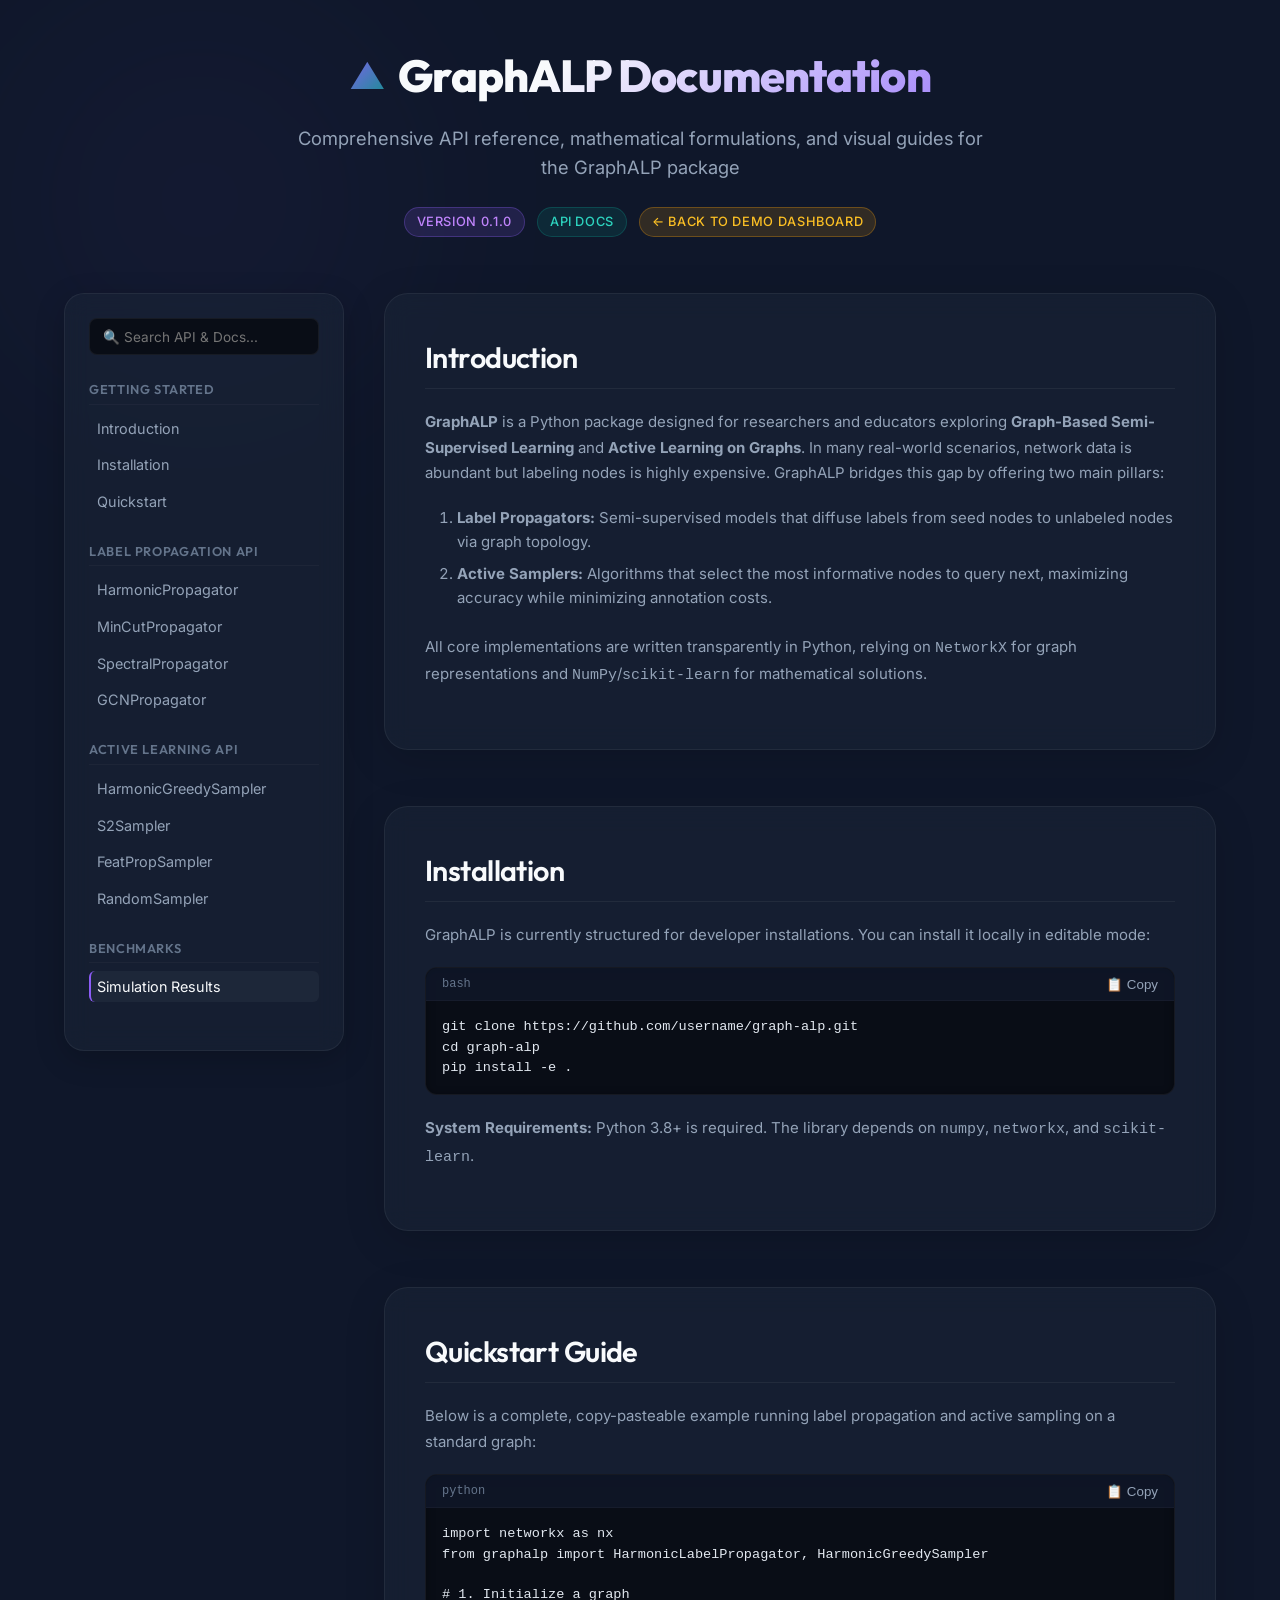
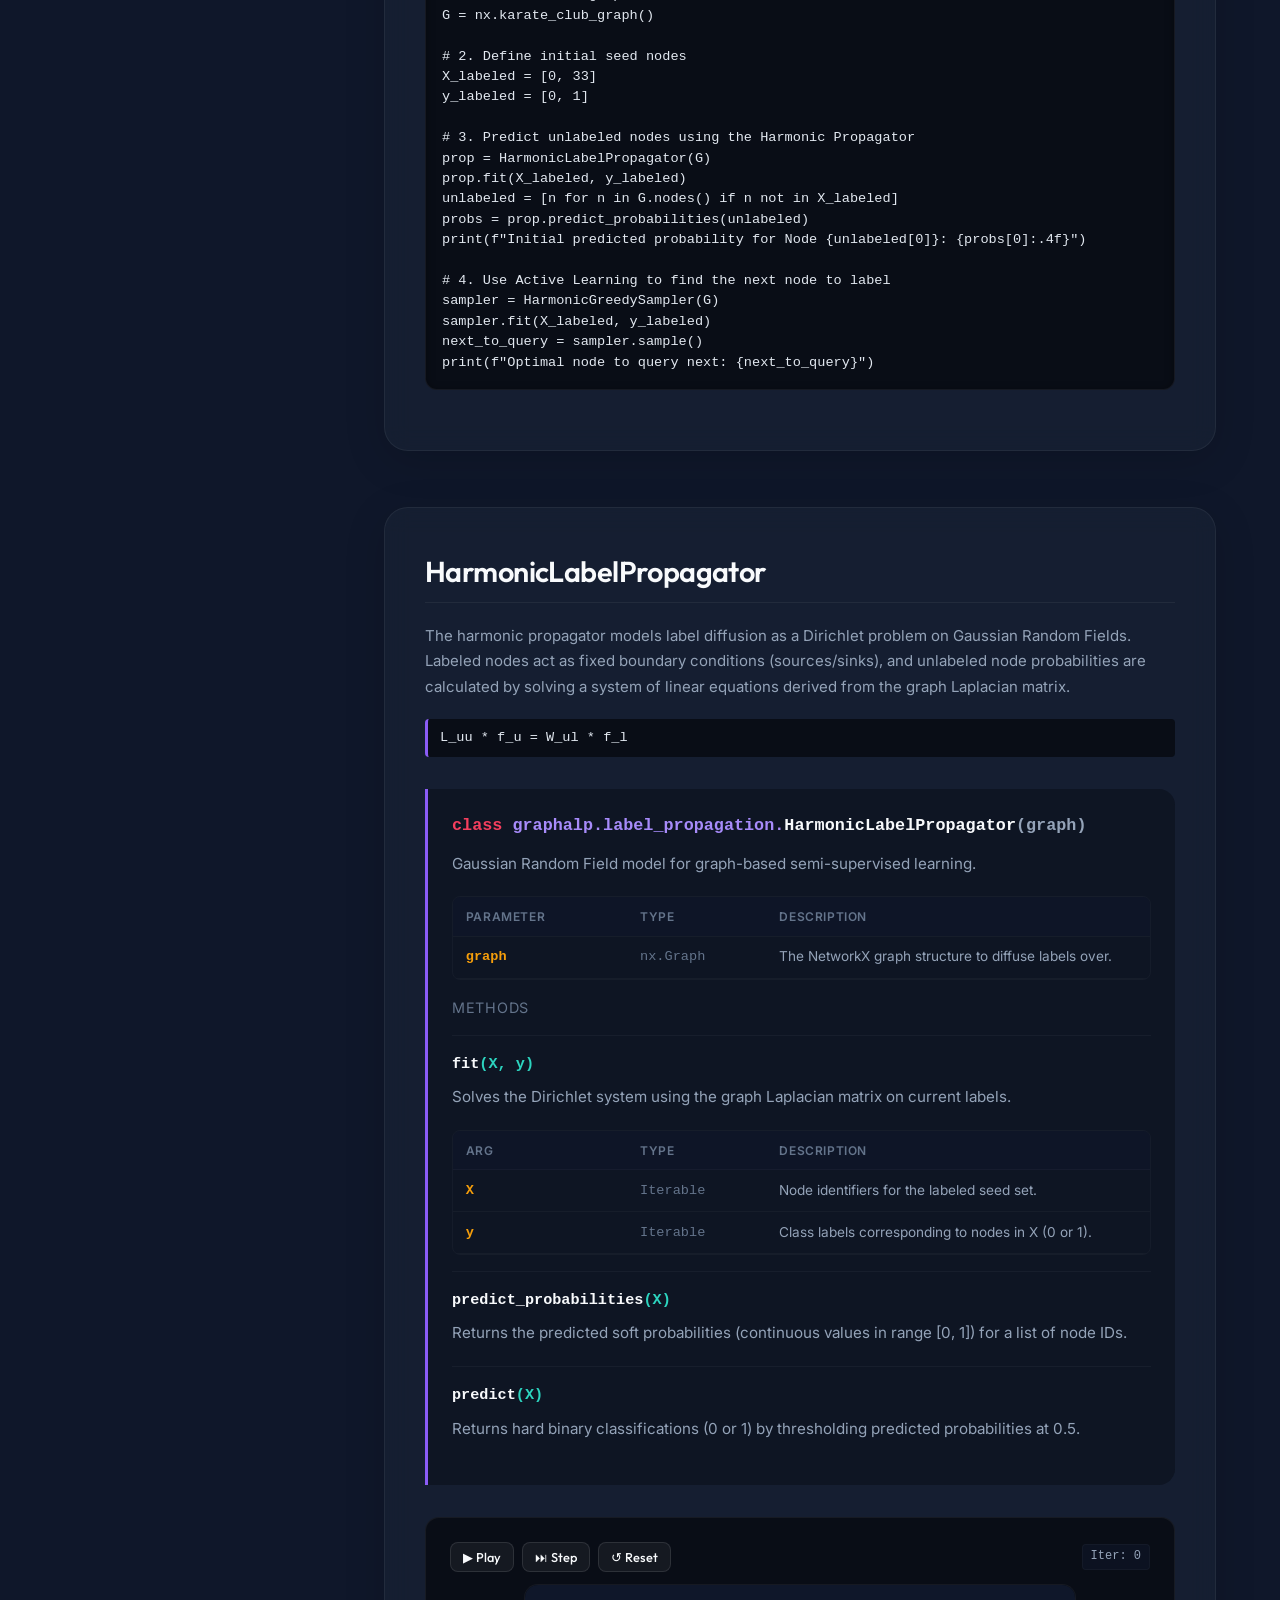
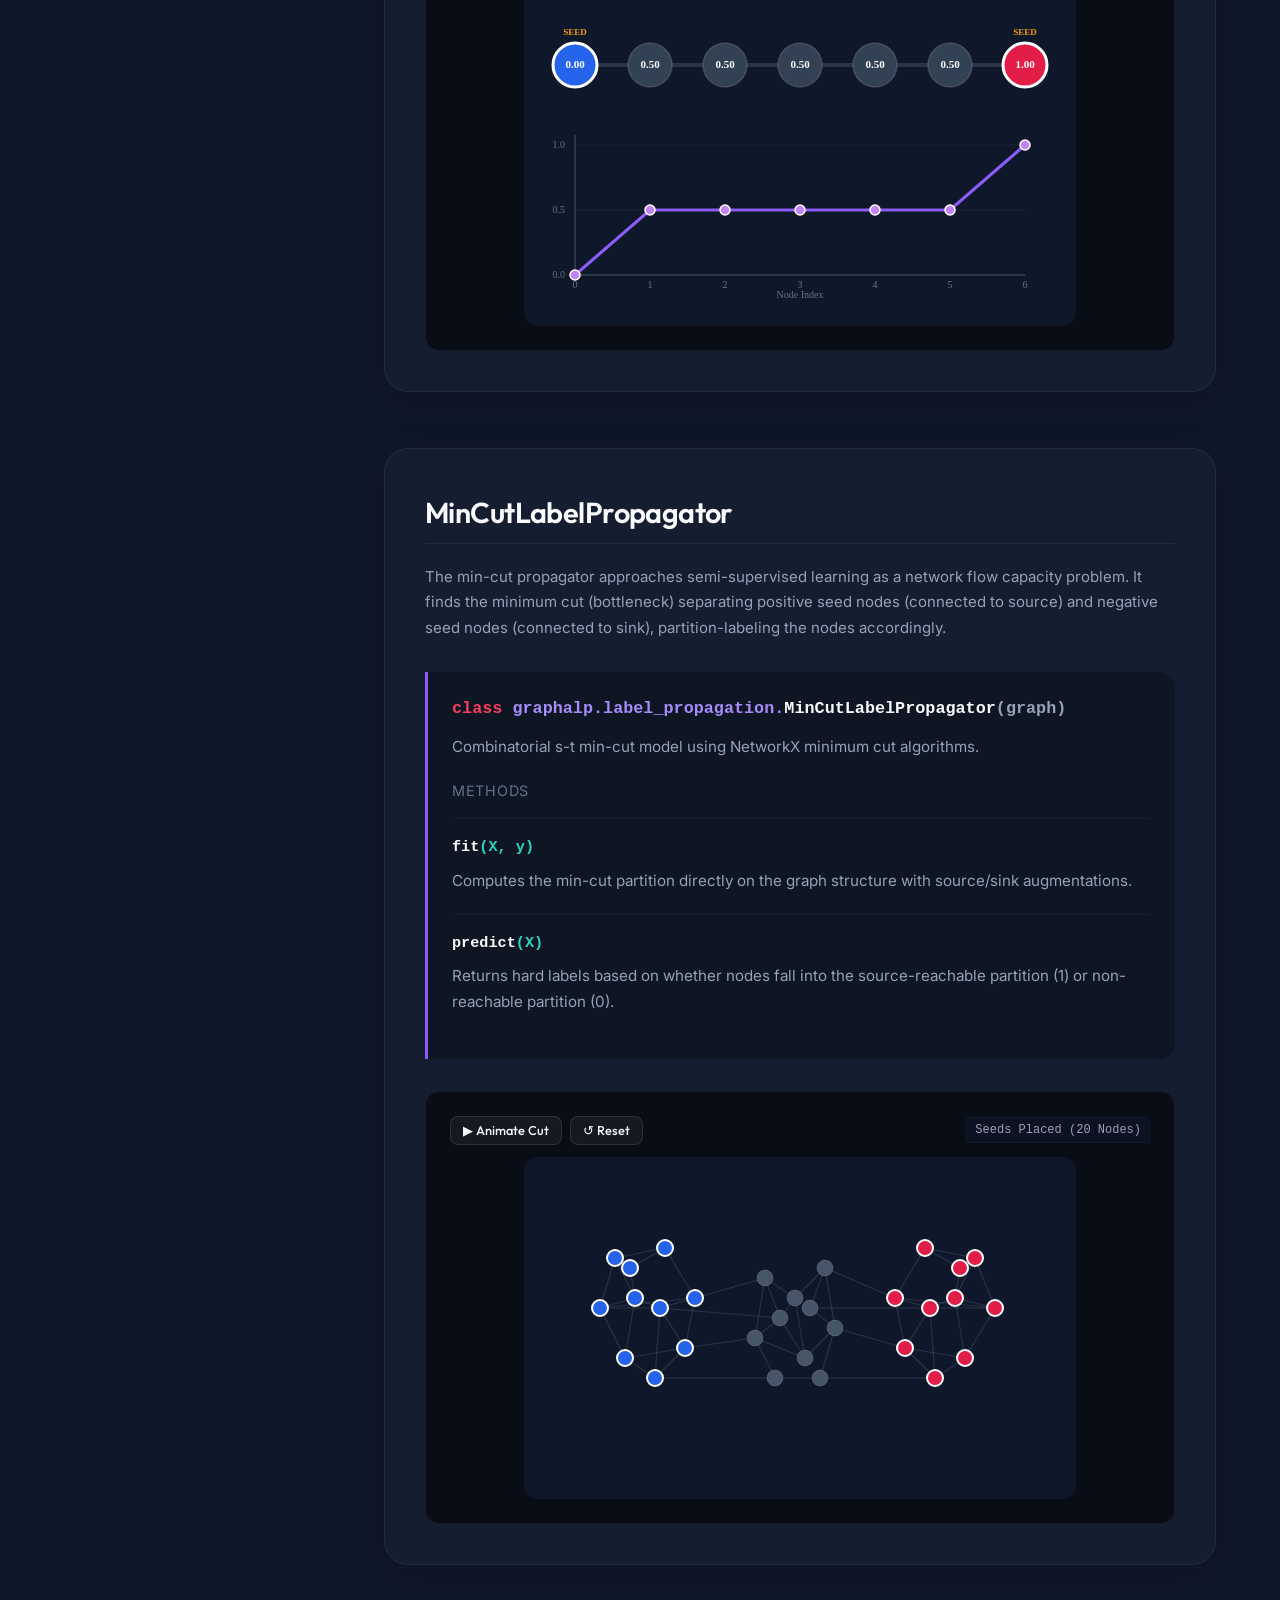
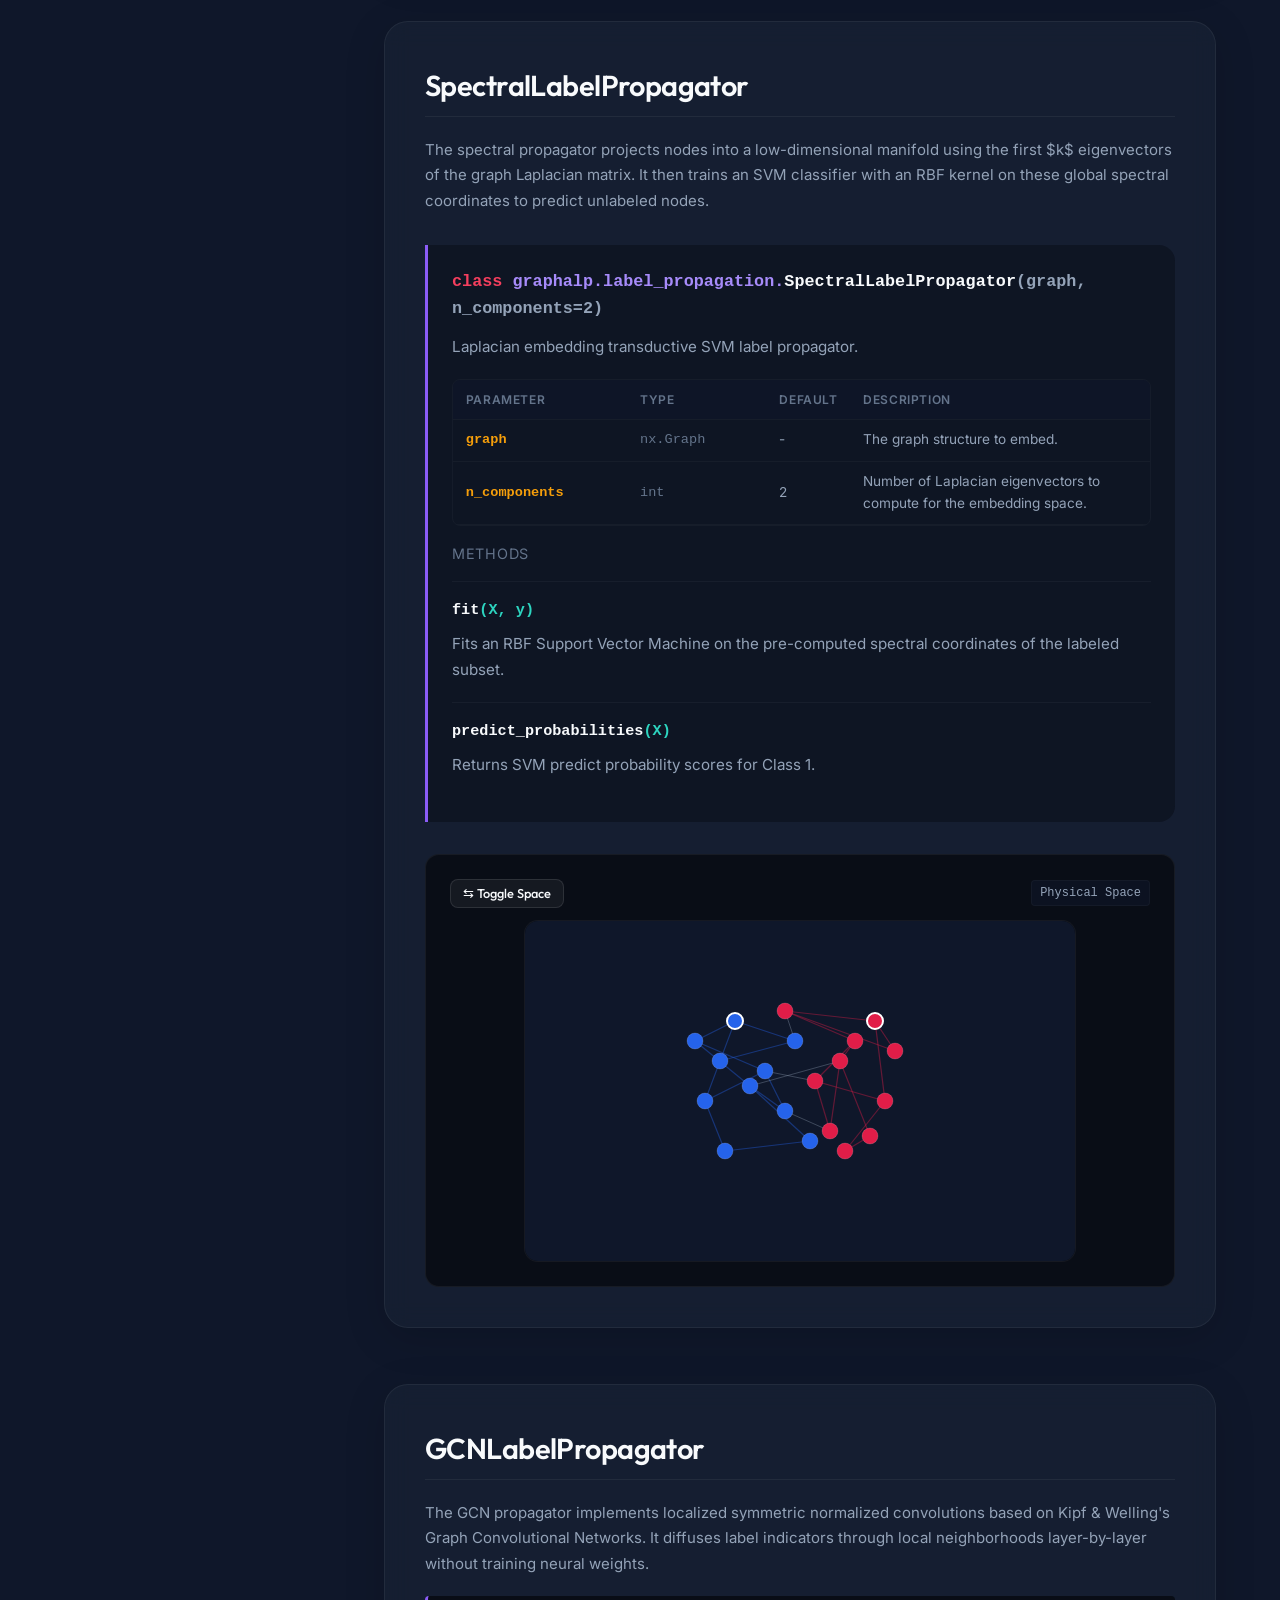
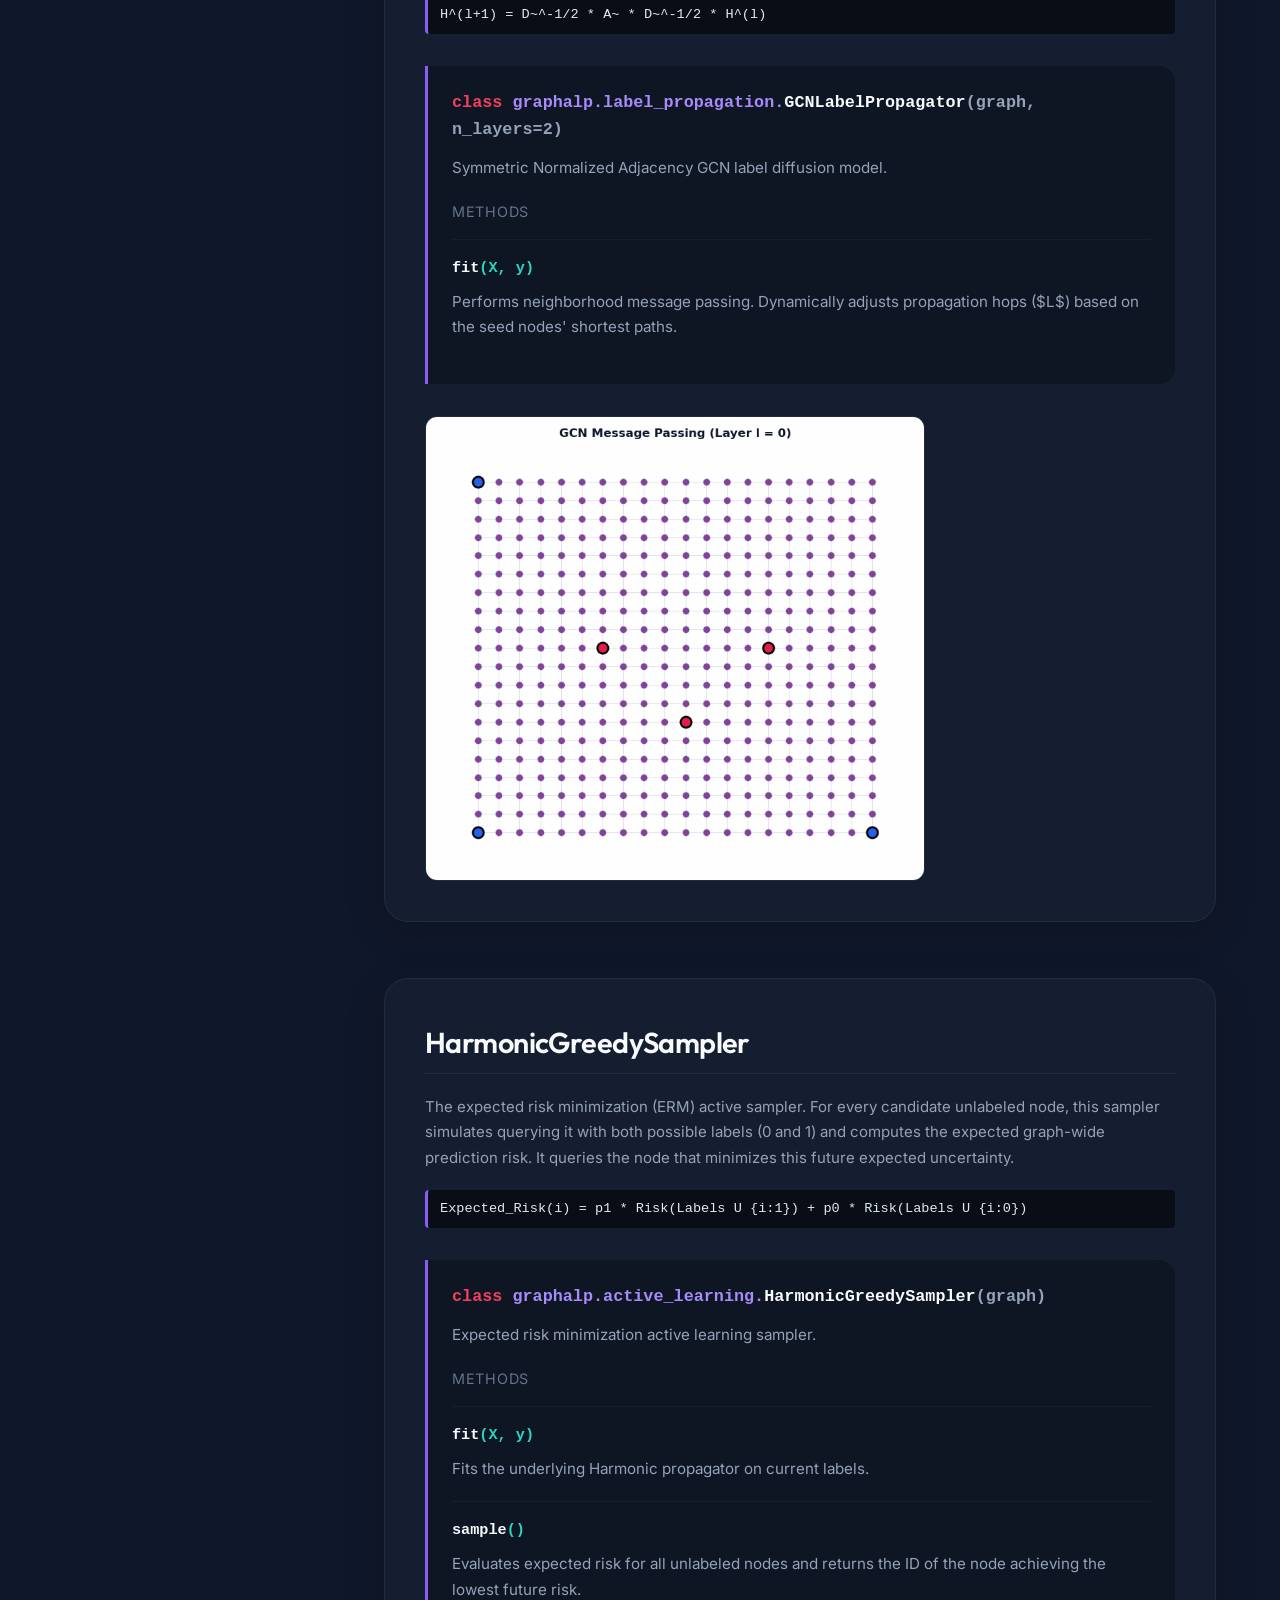
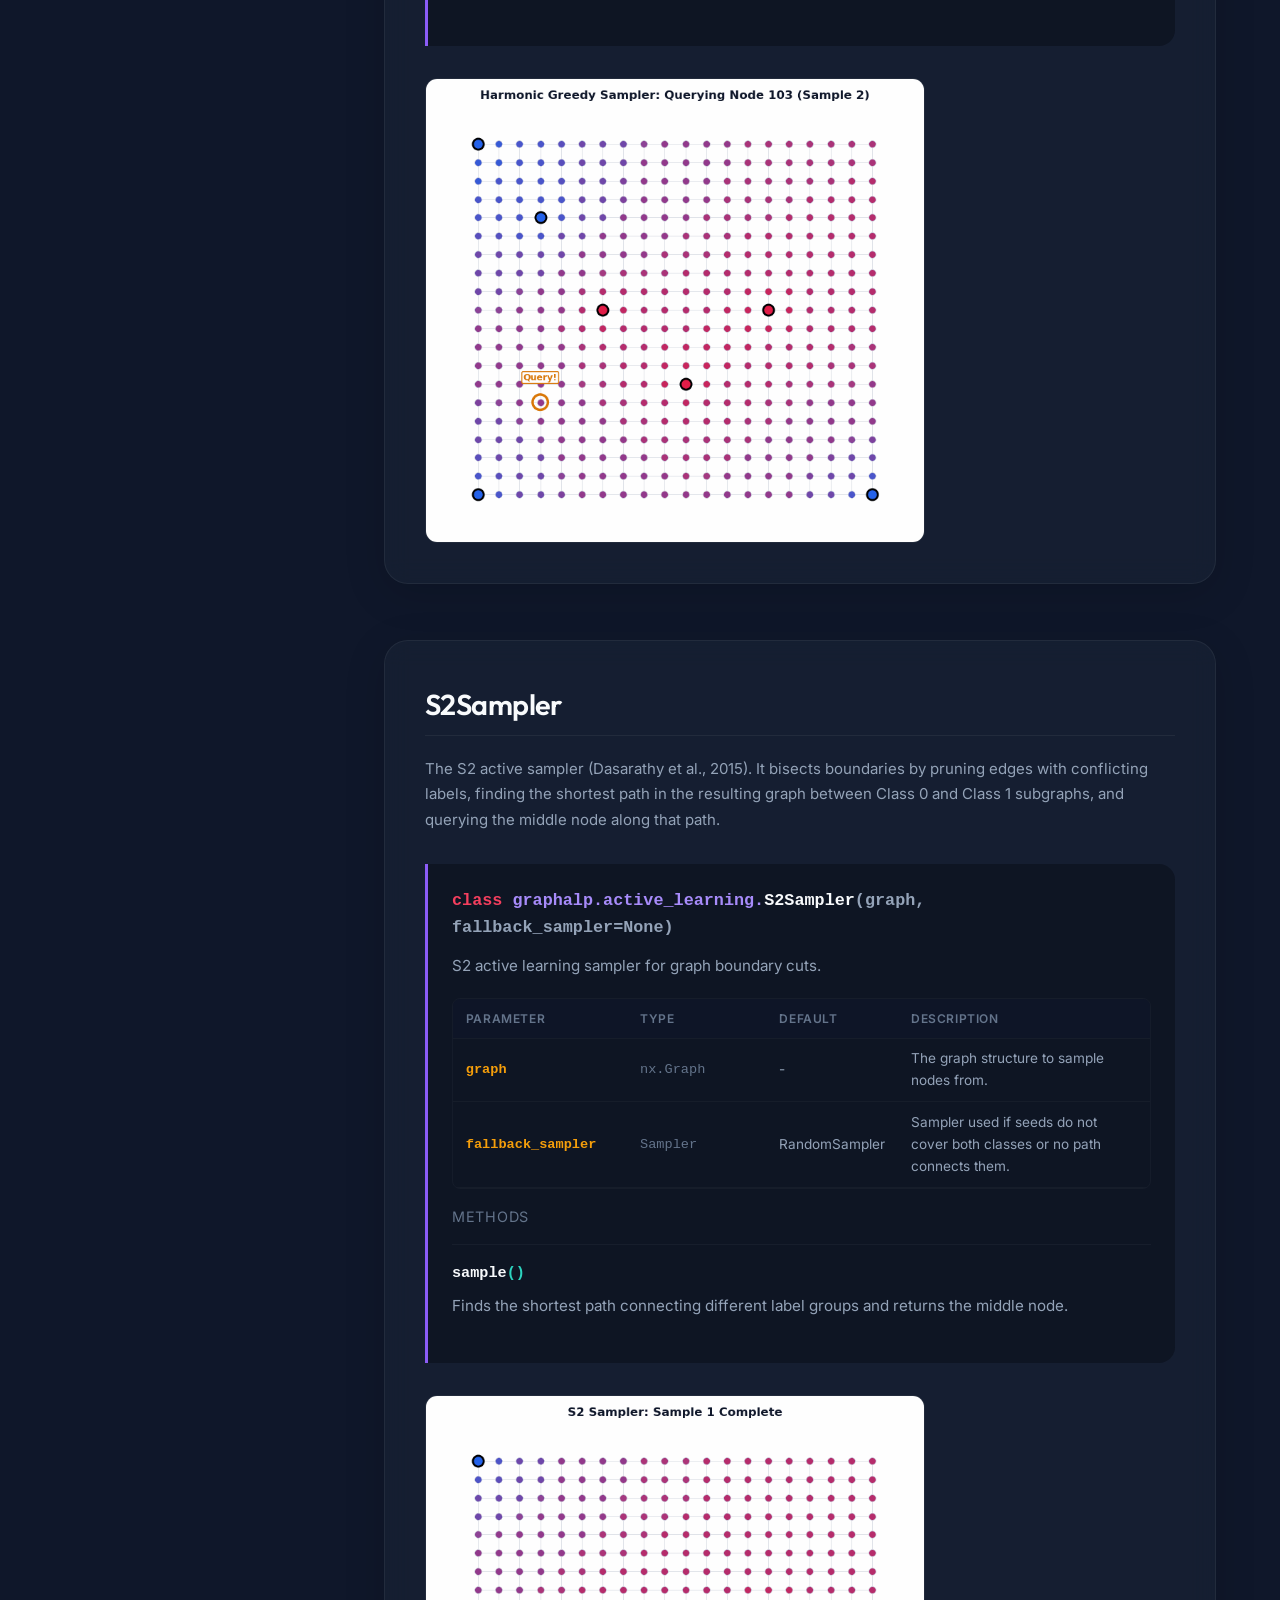
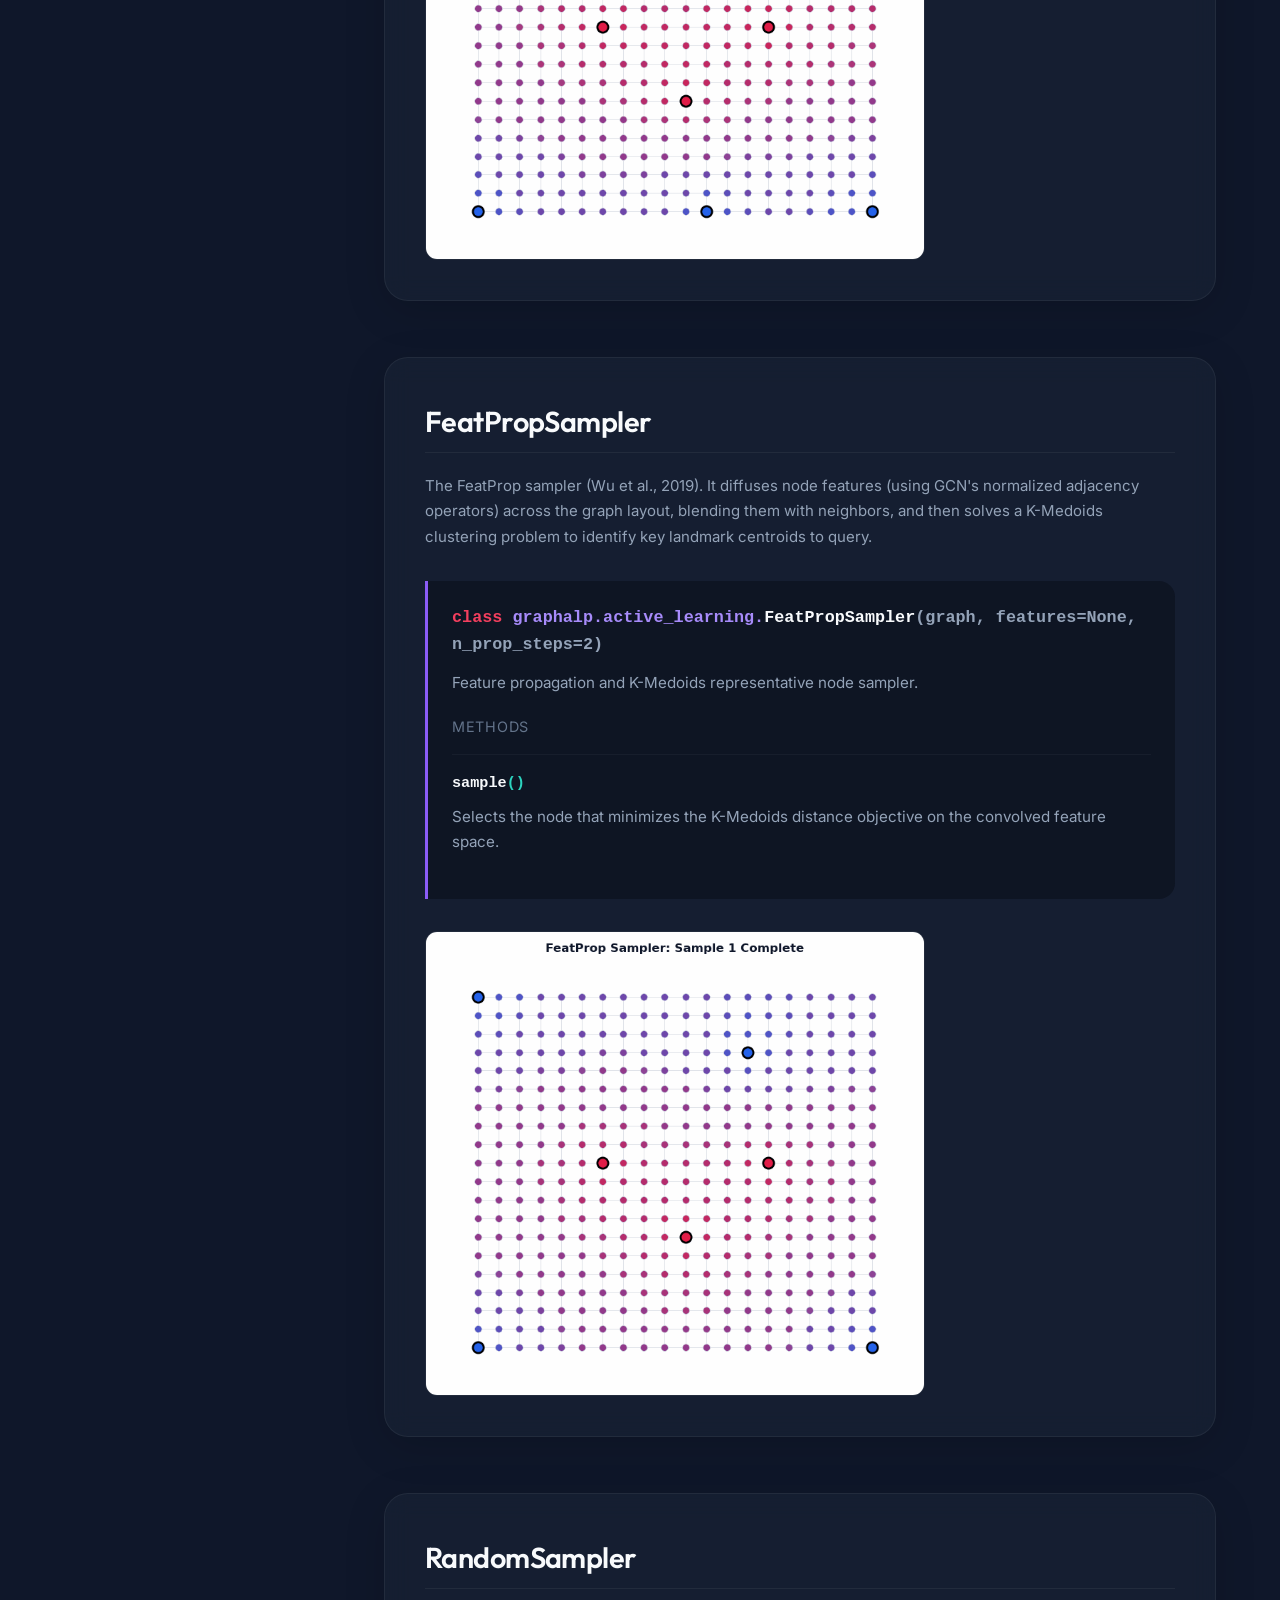
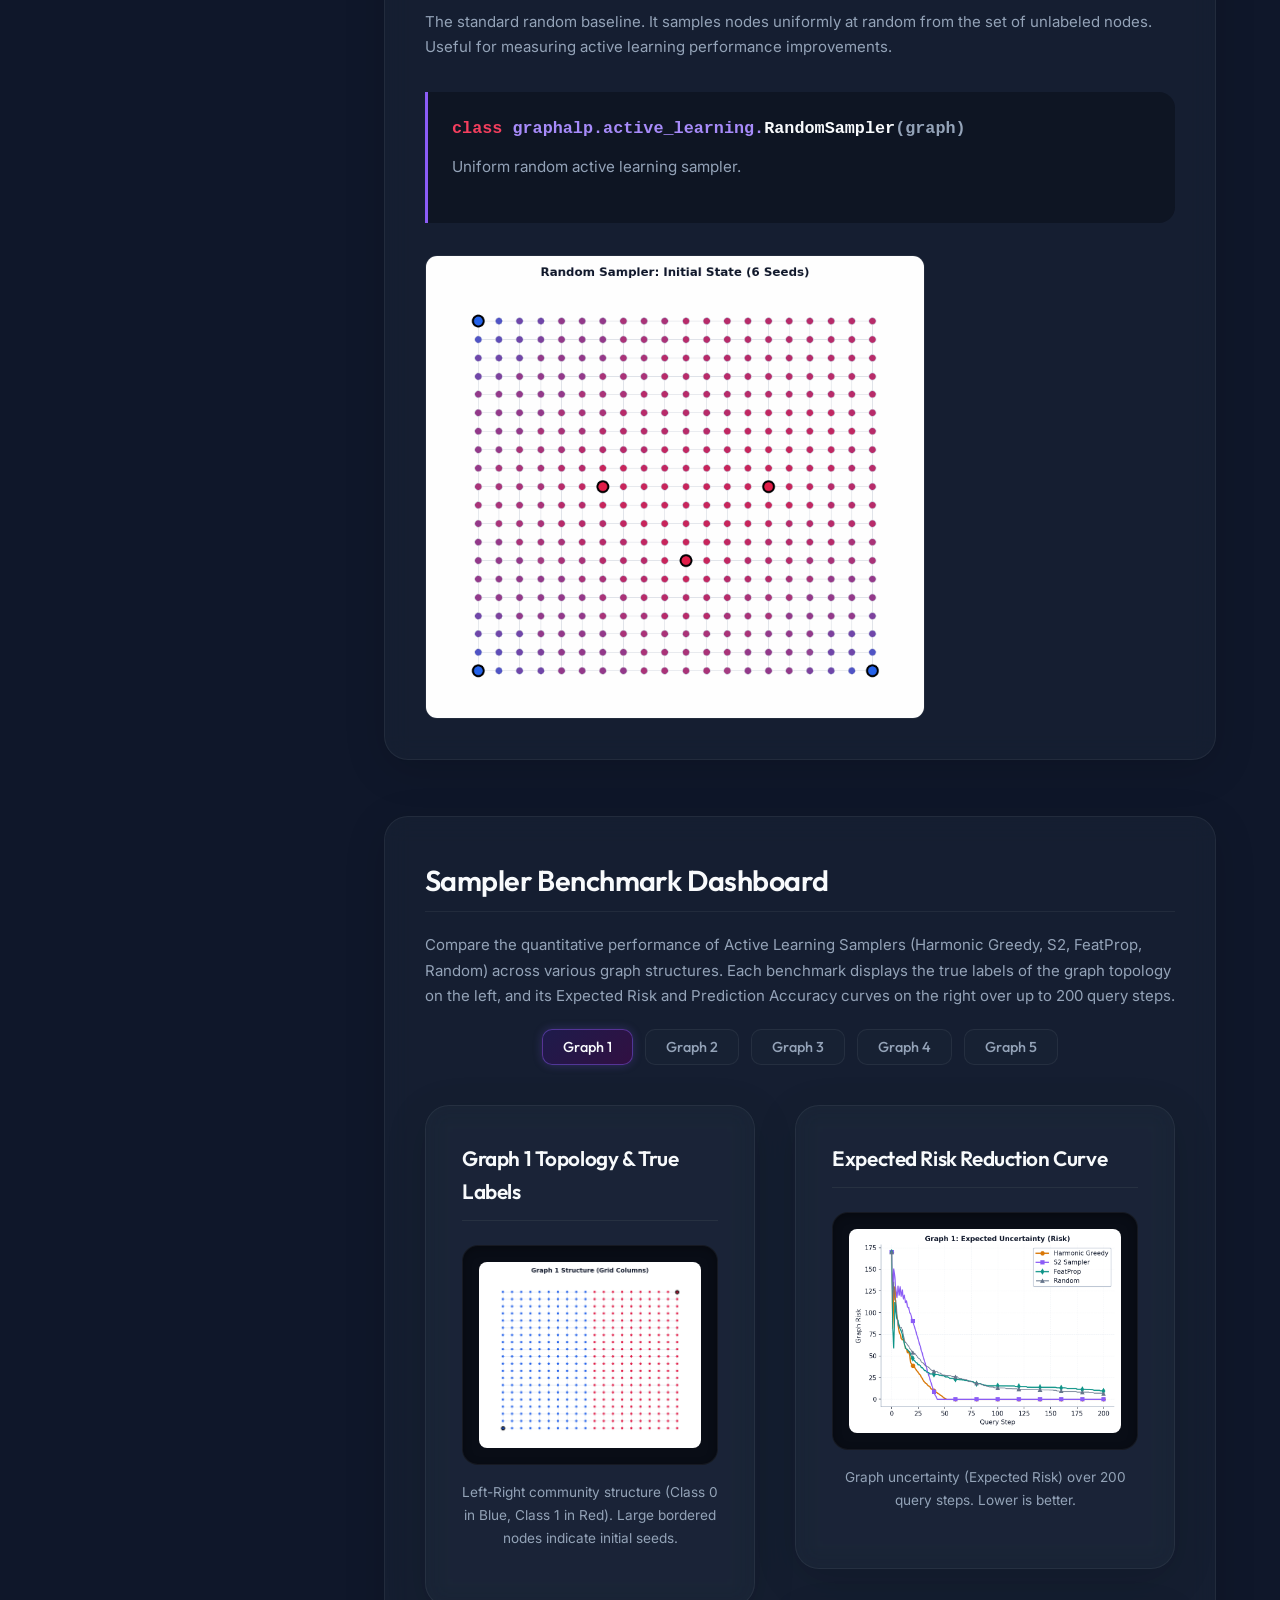
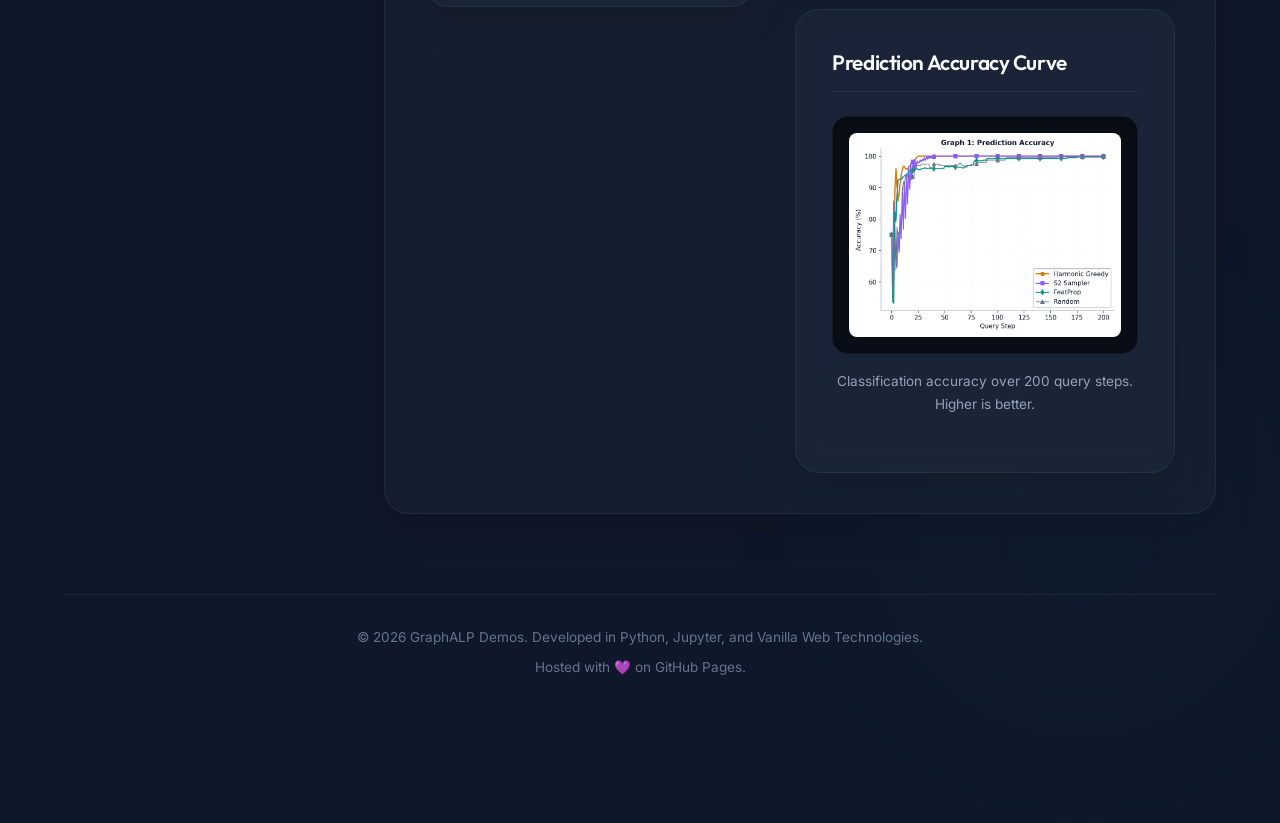
==== commit 9a819ca1: "Changed the plots for label propagation algorithms" ====
--- a/docs/docs.html
+++ b/docs/docs.html
@@ -232,8 +232,14 @@
                         </div>
                     </div>
 
-                    <div style="text-align: center; margin-top: 1.5rem;">
-                        <img src="gifs/harmonic_propagation.gif" alt="Harmonic Propagation Showcase" class="demo-gif" style="max-width: 500px; border-radius: 12px; border: 1px solid var(--card-border);">
+                    <div class="algo-visual-interactive" id="visual-harmonic" style="margin-top: 1.5rem; border-radius: 14px; overflow: hidden; border: 1px solid var(--card-border);">
+                        <div class="visual-controls">
+                            <button class="visual-btn" id="btn-harmonic-play">▶ Play</button>
+                            <button class="visual-btn" id="btn-harmonic-step">⏭ Step</button>
+                            <button class="visual-btn" id="btn-harmonic-reset">↺ Reset</button>
+                            <span class="visual-info" id="info-harmonic">Iter: 0</span>
+                        </div>
+                        <canvas id="canvas-harmonic" width="550" height="340"></canvas>
                     </div>
                 </section>
 
@@ -266,8 +272,13 @@
                         </div>
                     </div>
 
-                    <div style="text-align: center; margin-top: 1.5rem;">
-                        <img src="gifs/mincut_propagation.gif" alt="Min-Cut Propagation Showcase" class="demo-gif" style="max-width: 500px; border-radius: 12px; border: 1px solid var(--card-border);">
+                    <div class="algo-visual-interactive" id="visual-mincut" style="margin-top: 1.5rem; border-radius: 14px; overflow: hidden; border: 1px solid var(--card-border);">
+                        <div class="visual-controls">
+                            <button class="visual-btn" id="btn-mincut-play">▶ Animate Cut</button>
+                            <button class="visual-btn" id="btn-mincut-reset">↺ Reset</button>
+                            <span class="visual-info" id="info-mincut">Unpartitioned</span>
+                        </div>
+                        <canvas id="canvas-mincut" width="550" height="340"></canvas>
                     </div>
                 </section>
 
@@ -327,8 +338,12 @@
                         </div>
                     </div>
 
-                    <div style="text-align: center; margin-top: 1.5rem;">
-                        <img src="gifs/spectral_propagation.gif" alt="Spectral Propagation Showcase" class="demo-gif" style="max-width: 500px; border-radius: 12px; border: 1px solid var(--card-border);">
+                    <div class="algo-visual-interactive" id="visual-spectral" style="margin-top: 1.5rem; border-radius: 14px; overflow: hidden; border: 1px solid var(--card-border);">
+                        <div class="visual-controls">
+                            <button class="visual-btn" id="btn-spectral-toggle">⇆ Toggle Space</button>
+                            <span class="visual-info" id="info-spectral">Physical Space</span>
+                        </div>
+                        <canvas id="canvas-spectral" width="550" height="340"></canvas>
                     </div>
                 </section>
 
@@ -503,21 +518,162 @@
 
                 <!-- Section 6: Benchmarks -->
                 <section id="benchmarks" class="docs-section">
-                    <h2>Simulation Benchmarks</h2>
-                    <p>Quantitative benchmarks are critical to verify active learning benefits. GraphALP includes simulated tests run on multi-community structures (e.g. SBM communities) to trace expected risk reduction and accuracy curves over consecutive query rounds.</p>
-                    
-                    <div style="display: grid; grid-template-columns: 1fr 1fr; gap: 1.5rem; margin-top: 1.5rem;">
-                        <div style="text-align: center;">
-                            <h4 style="font-size: 0.9rem; color: var(--text-secondary); margin-bottom: 0.5rem;">Expected Risk Reduction</h4>
-                            <img src="images/graph5_risk.png" alt="Graph 5 Risk Benchmarks" class="benchmark-chart" style="width: 100%; border-radius: 12px;">
-                        </div>
-                        <div style="text-align: center;">
-                            <h4 style="font-size: 0.9rem; color: var(--text-secondary); margin-bottom: 0.5rem;">Prediction Accuracy</h4>
-                            <img src="images/graph5_accuracy.png" alt="Graph 5 Accuracy Benchmarks" class="benchmark-chart" style="width: 100%; border-radius: 12px;">
-                        </div>
-                    </div>
-
-                    <p style="margin-top: 1.5rem;"><strong>Analysis:</strong> The plots demonstrate that <code>HarmonicGreedy</code> (Expected Risk Minimizer) and <code>FeatProp</code> sampler (K-Medoids centroid coverage) reduce model uncertainty (Graph Risk) and boost label prediction accuracy significantly faster than the <code>Random</code> query baseline, requiring up to 50% fewer labeled nodes to reach matching accuracy thresholds.</p>
+                    <h2>Sampler Benchmark Dashboard</h2>
+                    <p>Compare the quantitative performance of Active Learning Samplers (Harmonic Greedy, S2, FeatProp, Random) across various graph structures. Each benchmark displays the true labels of the graph topology on the left, and its Expected Risk and Prediction Accuracy curves on the right over up to 200 query steps.</p>
+
+                    <!-- Sub-tabs for Graphs -->
+                    <div class="benchmark-subnav">
+                        <button class="subtab-btn active" id="subtab-graph1" onclick="switchBenchmarkGraph('graph1')">Graph 1</button>
+                        <button class="subtab-btn" id="subtab-graph2" onclick="switchBenchmarkGraph('graph2')">Graph 2</button>
+                        <button class="subtab-btn" id="subtab-graph3" onclick="switchBenchmarkGraph('graph3')">Graph 3</button>
+                        <button class="subtab-btn" id="subtab-graph4" onclick="switchBenchmarkGraph('graph4')">Graph 4</button>
+                        <button class="subtab-btn" id="subtab-graph5" onclick="switchBenchmarkGraph('graph5')">Graph 5</button>
+                    </div>
+
+                    <!-- Graph 1 Content -->
+                    <div id="benchmark-graph1" class="benchmark-content active-content">
+                        <div class="benchmark-layout-grid">
+                            <div class="benchmark-card structure-container">
+                                <h3>Graph 1 Topology &amp; True Labels</h3>
+                                <div class="chart-wrapper">
+                                    <img src="images/graph1_structure.png" alt="Graph 1 Structure" class="benchmark-chart">
+                                </div>
+                                <p class="chart-caption">Left-Right community structure (Class 0 in Blue, Class 1 in Red). Large bordered nodes indicate initial seeds.</p>
+                            </div>
+                            <div class="benchmark-charts-container">
+                                <div class="benchmark-card chart-card">
+                                    <h3>Expected Risk Reduction Curve</h3>
+                                    <div class="chart-wrapper">
+                                        <img src="images/graph1_risk.png" alt="Graph 1 Risk Curve" class="benchmark-chart">
+                                    </div>
+                                    <p class="chart-caption">Graph uncertainty (Expected Risk) over 200 query steps. Lower is better.</p>
+                                </div>
+                                <div class="benchmark-card chart-card">
+                                    <h3>Prediction Accuracy Curve</h3>
+                                    <div class="chart-wrapper">
+                                        <img src="images/graph1_accuracy.png" alt="Graph 1 Accuracy Curve" class="benchmark-chart">
+                                    </div>
+                                    <p class="chart-caption">Classification accuracy over 200 query steps. Higher is better.</p>
+                                </div>
+                            </div>
+                        </div>
+                    </div>
+
+                    <!-- Graph 2 Content -->
+                    <div id="benchmark-graph2" class="benchmark-content">
+                        <div class="benchmark-layout-grid">
+                            <div class="benchmark-card structure-container">
+                                <h3>Graph 2 Topology &amp; True Labels</h3>
+                                <div class="chart-wrapper">
+                                    <img src="images/graph2_structure.png" alt="Graph 2 Structure" class="benchmark-chart">
+                                </div>
+                                <p class="chart-caption">Top-Bottom community structure (Class 0 in Blue, Class 1 in Red). Large bordered nodes indicate initial seeds.</p>
+                            </div>
+                            <div class="benchmark-charts-container">
+                                <div class="benchmark-card chart-card">
+                                    <h3>Expected Risk Reduction Curve</h3>
+                                    <div class="chart-wrapper">
+                                        <img src="images/graph2_risk.png" alt="Graph 2 Risk Curve" class="benchmark-chart">
+                                    </div>
+                                    <p class="chart-caption">Graph uncertainty (Expected Risk) over 200 query steps. Lower is better.</p>
+                                </div>
+                                <div class="benchmark-card chart-card">
+                                    <h3>Prediction Accuracy Curve</h3>
+                                    <div class="chart-wrapper">
+                                        <img src="images/graph2_accuracy.png" alt="Graph 2 Accuracy Curve" class="benchmark-chart">
+                                    </div>
+                                    <p class="chart-caption">Classification accuracy over 200 query steps. Higher is better.</p>
+                                </div>
+                            </div>
+                        </div>
+                    </div>
+
+                    <!-- Graph 3 Content -->
+                    <div id="benchmark-graph3" class="benchmark-content">
+                        <div class="benchmark-layout-grid">
+                            <div class="benchmark-card structure-container">
+                                <h3>Graph 3 Topology &amp; True Labels</h3>
+                                <div class="chart-wrapper">
+                                    <img src="images/graph3_structure.png" alt="Graph 3 Structure" class="benchmark-chart">
+                                </div>
+                                <p class="chart-caption">Diagonal circles structure (Class 0 in Blue, Class 1 in Red). Large bordered nodes indicate initial seeds.</p>
+                            </div>
+                            <div class="benchmark-charts-container">
+                                <div class="benchmark-card chart-card">
+                                    <h3>Expected Risk Reduction Curve</h3>
+                                    <div class="chart-wrapper">
+                                        <img src="images/graph3_risk.png" alt="Graph 3 Risk Curve" class="benchmark-chart">
+                                    </div>
+                                    <p class="chart-caption">Graph uncertainty (Expected Risk) over 200 query steps. Lower is better.</p>
+                                </div>
+                                <div class="benchmark-card chart-card">
+                                    <h3>Prediction Accuracy Curve</h3>
+                                    <div class="chart-wrapper">
+                                        <img src="images/graph3_accuracy.png" alt="Graph 3 Accuracy Curve" class="benchmark-chart">
+                                    </div>
+                                    <p class="chart-caption">Classification accuracy over 200 query steps. Higher is better.</p>
+                                </div>
+                            </div>
+                        </div>
+                    </div>
+
+                    <!-- Graph 4 Content -->
+                    <div id="benchmark-graph4" class="benchmark-content">
+                        <div class="benchmark-layout-grid">
+                            <div class="benchmark-card structure-container">
+                                <h3>Graph 4 Topology &amp; True Labels</h3>
+                                <div class="chart-wrapper">
+                                    <img src="images/graph4_structure.png" alt="Graph 4 Structure" class="benchmark-chart">
+                                </div>
+                                <p class="chart-caption">Off-diagonal circles structure (Class 0 in Blue, Class 1 in Red). Large bordered nodes indicate initial seeds.</p>
+                            </div>
+                            <div class="benchmark-charts-container">
+                                <div class="benchmark-card chart-card">
+                                    <h3>Expected Risk Reduction Curve</h3>
+                                    <div class="chart-wrapper">
+                                        <img src="images/graph4_risk.png" alt="Graph 4 Risk Curve" class="benchmark-chart">
+                                    </div>
+                                    <p class="chart-caption">Graph uncertainty (Expected Risk) over 200 query steps. Lower is better.</p>
+                                </div>
+                                <div class="benchmark-card chart-card">
+                                    <h3>Prediction Accuracy Curve</h3>
+                                    <div class="chart-wrapper">
+                                        <img src="images/graph4_accuracy.png" alt="Graph 4 Accuracy Curve" class="benchmark-chart">
+                                    </div>
+                                    <p class="chart-caption">Classification accuracy over 200 query steps. Higher is better.</p>
+                                </div>
+                            </div>
+                        </div>
+                    </div>
+
+                    <!-- Graph 5 Content -->
+                    <div id="benchmark-graph5" class="benchmark-content">
+                        <div class="benchmark-layout-grid">
+                            <div class="benchmark-card structure-container">
+                                <h3>Graph 5 Topology &amp; True Labels</h3>
+                                <div class="chart-wrapper">
+                                    <img src="images/graph5_structure.png" alt="Graph 5 Structure" class="benchmark-chart">
+                                </div>
+                                <p class="chart-caption">40-Node Clustered Community SBM structure (Class 0 in Blue, Class 1 in Red). Large bordered nodes indicate initial seeds.</p>
+                            </div>
+                            <div class="benchmark-charts-container">
+                                <div class="benchmark-card chart-card">
+                                    <h3>Expected Risk Reduction Curve</h3>
+                                    <div class="chart-wrapper">
+                                        <img src="images/graph5_risk.png" alt="Graph 5 Risk Curve" class="benchmark-chart">
+                                    </div>
+                                    <p class="chart-caption">Graph uncertainty (Expected Risk) over 35 query steps. Lower is better.</p>
+                                </div>
+                                <div class="benchmark-card chart-card">
+                                    <h3>Prediction Accuracy Curve</h3>
+                                    <div class="chart-wrapper">
+                                        <img src="images/graph5_accuracy.png" alt="Graph 5 Accuracy Curve" class="benchmark-chart">
+                                    </div>
+                                    <p class="chart-caption">Classification accuracy over 35 query steps. Higher is better.</p>
+                                </div>
+                            </div>
+                        </div>
+                    </div>
                 </section>
             </main>
         </div>
@@ -530,6 +686,9 @@
     </div>
 
     <!-- Custom JS files -->
+    <script src="js/main.js"></script>
+    <script src="js/precomputed_data.js"></script>
+    <script src="js/interactive.js"></script>
     <script src="js/docs.js"></script>
 </body>
 </html>
